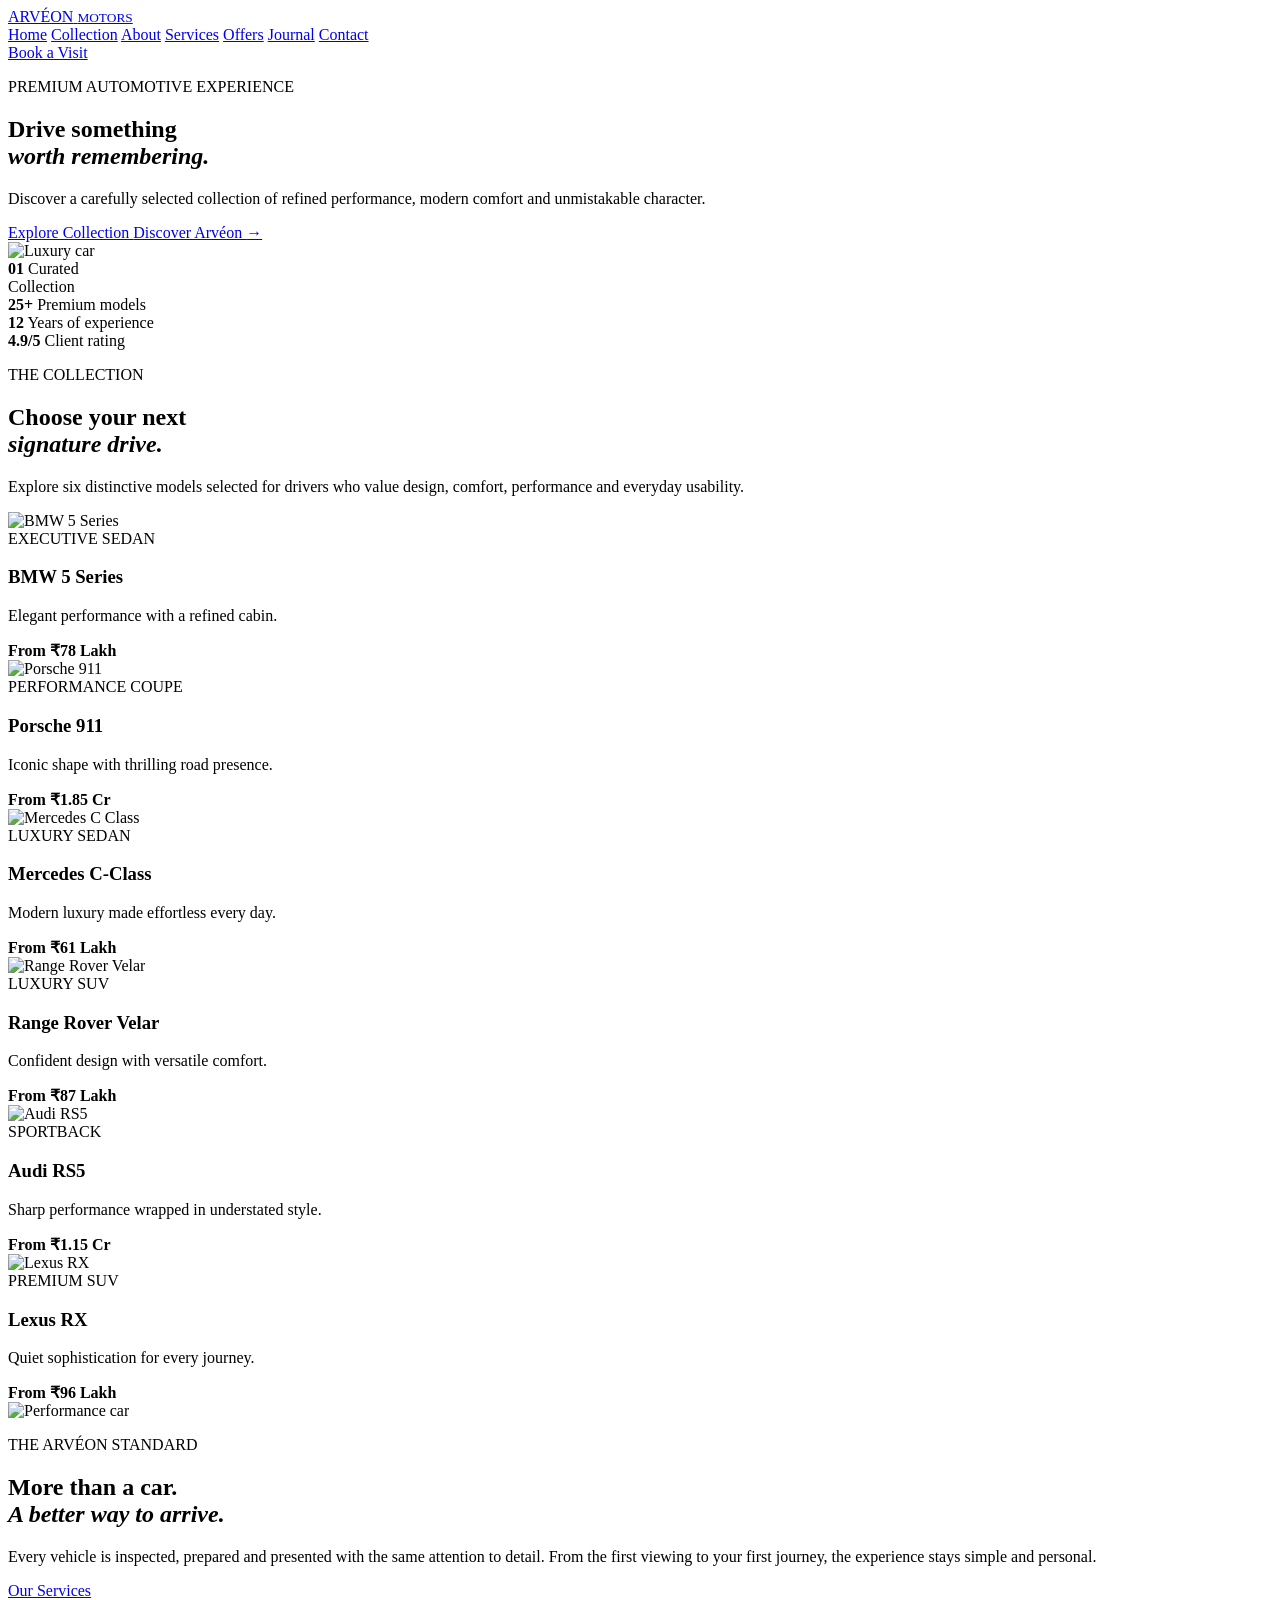
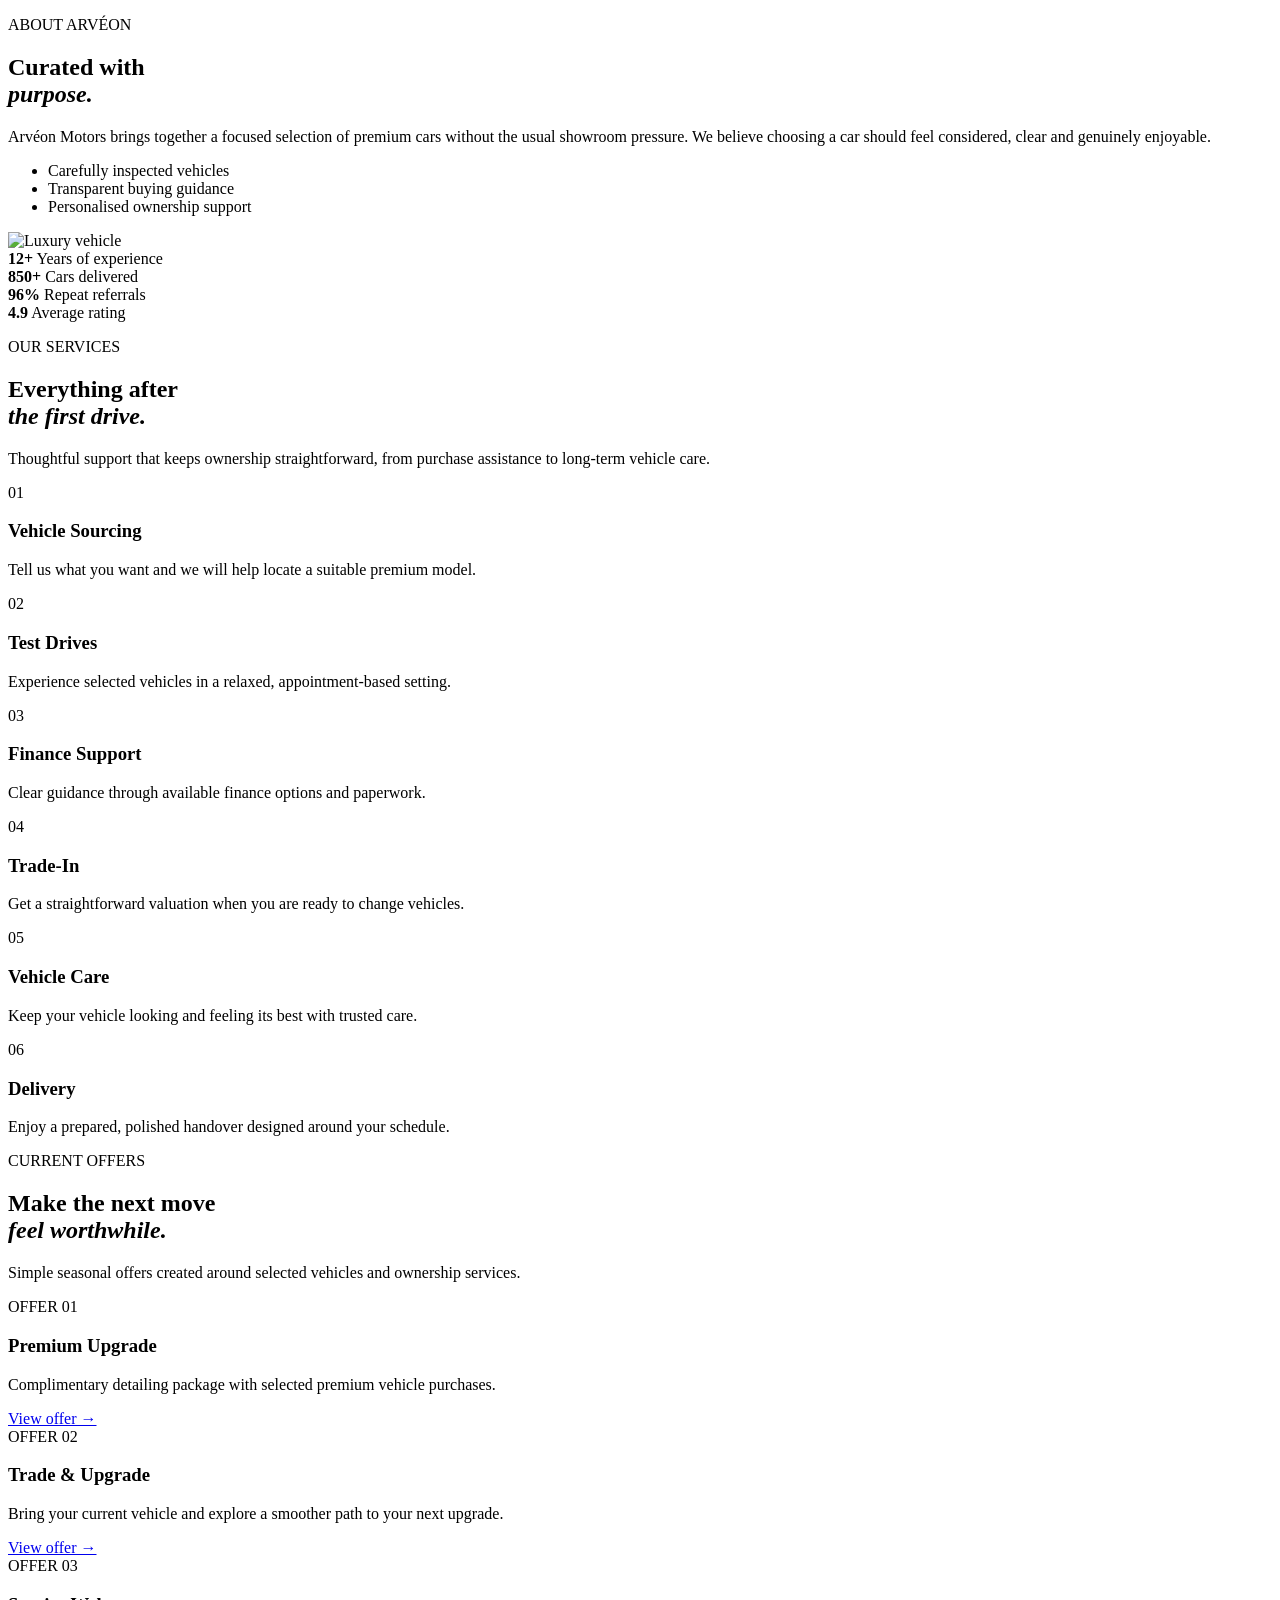
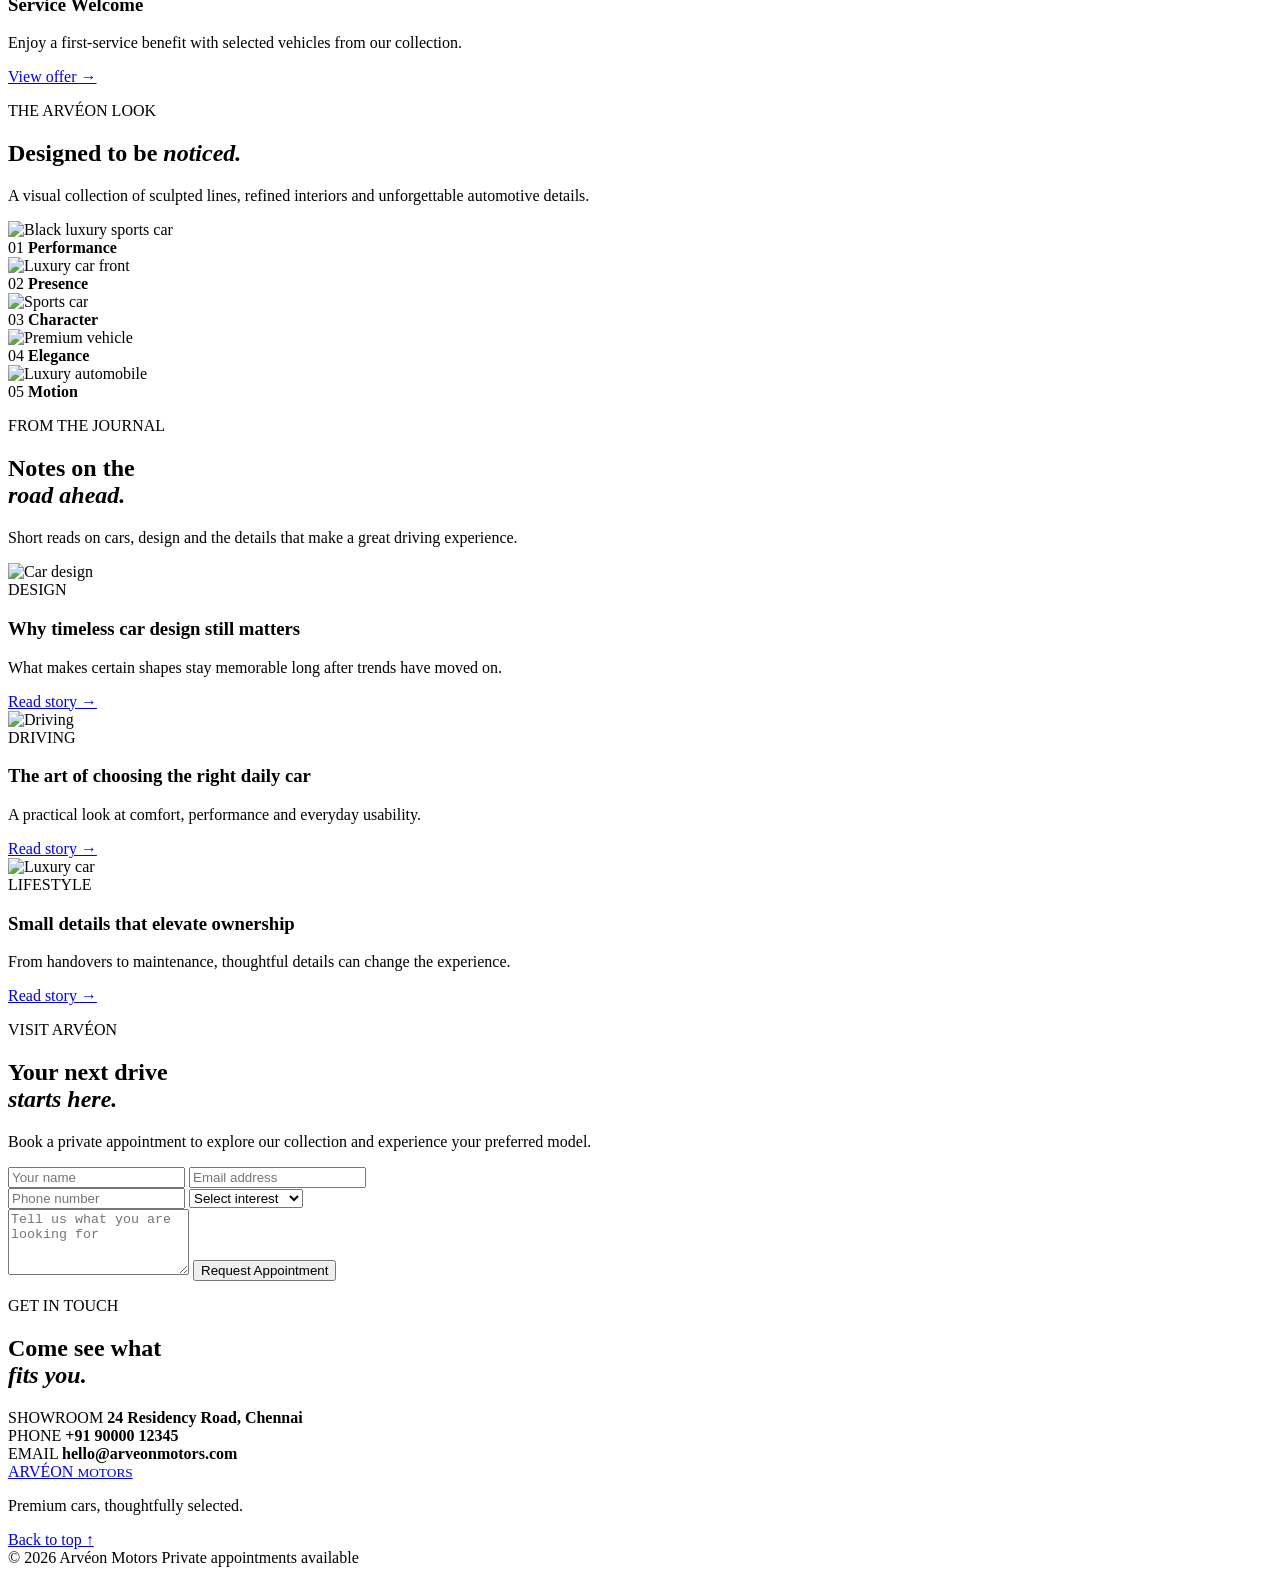
==== index.html @ 8c199b61 "Add files via upload" ====
<!DOCTYPE html>
<html lang="en">
<head>
    <meta charset="UTF-8">
    <meta name="viewport" content="width=device-width, initial-scale=1.0">

    <title>ARVÉON MOTORS</title>

    <link rel="preconnect" href="https://fonts.googleapis.com">
    <link rel="preconnect" href="https://fonts.gstatic.com" crossorigin>

    <link
        href="https://fonts.googleapis.com/css2?family=DM+Sans:wght@400;500;600;700&family=Playfair+Display:wght@600;700&display=swap"
        rel="stylesheet"
    >

    <link rel="stylesheet" href="index.css">
</head>

<body>

<!-- ================= NAVBAR ================= -->

<header class="navbar">

    <div class="container nav-inner">

        <a href="#home" class="logo">
            <span>ARVÉON</span>
            <small>MOTORS</small>
        </a>

        <nav class="nav-links">
            <a href="#home">Home</a>
            <a href="#collection">Collection</a>
            <a href="#about">About</a>
            <a href="#services">Services</a>
            <a href="#offers">Offers</a>
            <a href="#journal">Journal</a>
            <a href="#contact">Contact</a>
        </nav>

        <a href="#booking" class="btn btn-dark nav-btn">
            Book a Visit
        </a>

    </div>

</header>


<main>

<!-- ================= HERO ================= -->

<section class="hero" id="home">

    <div class="container hero-grid">

        <div class="hero-content">

            <p class="eyebrow">
                PREMIUM AUTOMOTIVE EXPERIENCE
            </p>

            <h1>
                Drive something
                <br>
                <em>worth remembering.</em>
            </h1>

            <p class="hero-text">
                Discover a carefully selected collection of refined
                performance, modern comfort and unmistakable character.
            </p>

            <div class="hero-actions">

                <a href="#collection" class="btn btn-accent">
                    Explore Collection
                </a>

                <a href="#about" class="text-link">
                    Discover Arvéon
                    <span>→</span>
                </a>

            </div>

        </div>


        <div class="hero-visual">

            <img
                src="https://images.unsplash.com/photo-1555215695-3004980ad54e?auto=format&fit=crop&w=1400&q=85"
                alt="Luxury car"
            >

            <div class="hero-badge">
                <strong>01</strong>

                <span>
                    Curated
                    <br>
                    Collection
                </span>
            </div>

        </div>

    </div>


    <div class="container hero-bottom">

        <div>
            <strong>25+</strong>
            <span>Premium models</span>
        </div>

        <div>
            <strong>12</strong>
            <span>Years of experience</span>
        </div>

        <div>
            <strong>4.9/5</strong>
            <span>Client rating</span>
        </div>

    </div>

</section>


<!-- ================= COLLECTION ================= -->

<section class="section collection" id="collection">

    <div class="container">

        <div class="section-heading">

            <div>
                <p class="eyebrow">
                    THE COLLECTION
                </p>

                <h2>
                    Choose your next
                    <br>
                    <em>signature drive.</em>
                </h2>
            </div>

            <p>
                Explore six distinctive models selected for drivers
                who value design, comfort, performance and everyday usability.
            </p>

        </div>


        <div class="car-grid">

            <article class="car-card">

                <div class="car-image">
                    <img
                        src="https://images.unsplash.com/photo-1555215695-3004980ad54e?auto=format&fit=crop&w=900&q=80"
                        alt="BMW 5 Series"
                    >
                </div>

                <div class="car-info">

                    <span>EXECUTIVE SEDAN</span>

                    <h3>BMW 5 Series</h3>

                    <p>
                        Elegant performance with a refined cabin.
                    </p>

                    <strong>
                        From ₹78 Lakh
                    </strong>

                </div>

            </article>


            <article class="car-card">

                <div class="car-image">
                    <img
                        src="https://images.unsplash.com/photo-1503376780353-7e6692767b70?auto=format&fit=crop&w=900&q=80"
                        alt="Porsche 911"
                    >
                </div>

                <div class="car-info">

                    <span>PERFORMANCE COUPE</span>

                    <h3>Porsche 911</h3>

                    <p>
                        Iconic shape with thrilling road presence.
                    </p>

                    <strong>
                        From ₹1.85 Cr
                    </strong>

                </div>

            </article>


            <article class="car-card">

                <div class="car-image">
                    <img
                        src="https://images.unsplash.com/photo-1618843479313-40f8afb4b4d8?auto=format&fit=crop&w=900&q=80"
                        alt="Mercedes C Class"
                    >
                </div>

                <div class="car-info">

                    <span>LUXURY SEDAN</span>

                    <h3>Mercedes C-Class</h3>

                    <p>
                        Modern luxury made effortless every day.
                    </p>

                    <strong>
                        From ₹61 Lakh
                    </strong>

                </div>

            </article>


            <article class="car-card">

                <div class="car-image">
                    <img
                        src="https://images.unsplash.com/photo-1606664515524-ed2f786a0bd6?auto=format&fit=crop&w=900&q=80"
                        alt="Range Rover Velar"
                    >
                </div>

                <div class="car-info">

                    <span>LUXURY SUV</span>

                    <h3>Range Rover Velar</h3>

                    <p>
                        Confident design with versatile comfort.
                    </p>

                    <strong>
                        From ₹87 Lakh
                    </strong>

                </div>

            </article>


            <article class="car-card">

                <div class="car-image">
                    <img
                        src="https://images.unsplash.com/photo-1542362567-b07e54358753?auto=format&fit=crop&w=900&q=80"
                        alt="Audi RS5"
                    >
                </div>

                <div class="car-info">

                    <span>SPORTBACK</span>

                    <h3>Audi RS5</h3>

                    <p>
                        Sharp performance wrapped in understated style.
                    </p>

                    <strong>
                        From ₹1.15 Cr
                    </strong>

                </div>

            </article>


            <article class="car-card">

                <div class="car-image">
                    <img
                        src="https://images.unsplash.com/photo-1553440569-bcc63803a83d?auto=format&fit=crop&w=900&q=80"
                        alt="Lexus RX"
                    >
                </div>

                <div class="car-info">

                    <span>PREMIUM SUV</span>

                    <h3>Lexus RX</h3>

                    <p>
                        Quiet sophistication for every journey.
                    </p>

                    <strong>
                        From ₹96 Lakh
                    </strong>

                </div>

            </article>

        </div>

    </div>

</section>


<!-- ================= FEATURE ================= -->

<section class="feature">

    <div class="container feature-grid">

        <div class="feature-image">

            <img
                src="https://images.unsplash.com/photo-1614162692292-7ac56d7f7f1e?auto=format&fit=crop&w=1200&q=85"
                alt="Performance car"
            >

        </div>


        <div class="feature-content">

            <p class="eyebrow">
                THE ARVÉON STANDARD
            </p>

            <h2>
                More than a car.
                <br>
                <em>A better way to arrive.</em>
            </h2>

            <p>
                Every vehicle is inspected, prepared and presented
                with the same attention to detail. From the first
                viewing to your first journey, the experience stays
                simple and personal.
            </p>

            <a href="#services" class="btn btn-light">
                Our Services
            </a>

        </div>

    </div>

</section>


<!-- ================= ABOUT ================= -->

<section class="section about" id="about">

    <div class="container split-grid">

        <div class="section-copy">

            <p class="eyebrow">
                ABOUT ARVÉON
            </p>

            <h2>
                Curated with
                <br>
                <em>purpose.</em>
            </h2>

            <p>
                Arvéon Motors brings together a focused selection
                of premium cars without the usual showroom pressure.
                We believe choosing a car should feel considered,
                clear and genuinely enjoyable.
            </p>

            <ul class="check-list">

                <li>
                    Carefully inspected vehicles
                </li>

                <li>
                    Transparent buying guidance
                </li>

                <li>
                    Personalised ownership support
                </li>

            </ul>

        </div>


        <div class="about-image">

            <img
                src="https://images.unsplash.com/photo-1504215680853-026ed2a45def?auto=format&fit=crop&w=1100&q=85"
                alt="Luxury vehicle"
            >

        </div>

    </div>

</section>


<!-- ================= STATS ================= -->

<section class="stats">

    <div class="container stats-grid">

        <div>
            <strong>12+</strong>
            <span>Years of experience</span>
        </div>

        <div>
            <strong>850+</strong>
            <span>Cars delivered</span>
        </div>

        <div>
            <strong>96%</strong>
            <span>Repeat referrals</span>
        </div>

        <div>
            <strong>4.9</strong>
            <span>Average rating</span>
        </div>

    </div>

</section>


<!-- ================= SERVICES ================= -->

<section class="section services" id="services">

    <div class="container">

        <div class="services-heading">

            <p class="eyebrow">
                OUR SERVICES
            </p>

            <h2>
                Everything after
                <br>
                <em>the first drive.</em>
            </h2>

            <p class="services-description">
                Thoughtful support that keeps ownership straightforward,
                from purchase assistance to long-term vehicle care.
            </p>

        </div>


        <div class="service-grid">

            <article class="service-card">

                <span>01</span>

                <h3>
                    Vehicle Sourcing
                </h3>

                <p>
                    Tell us what you want and we will help locate
                    a suitable premium model.
                </p>

            </article>


            <article class="service-card">

                <span>02</span>

                <h3>
                    Test Drives
                </h3>

                <p>
                    Experience selected vehicles in a relaxed,
                    appointment-based setting.
                </p>

            </article>


            <article class="service-card">

                <span>03</span>

                <h3>
                    Finance Support
                </h3>

                <p>
                    Clear guidance through available finance options
                    and paperwork.
                </p>

            </article>


            <article class="service-card">

                <span>04</span>

                <h3>
                    Trade-In
                </h3>

                <p>
                    Get a straightforward valuation when you are
                    ready to change vehicles.
                </p>

            </article>


            <article class="service-card">

                <span>05</span>

                <h3>
                    Vehicle Care
                </h3>

                <p>
                    Keep your vehicle looking and feeling its best
                    with trusted care.
                </p>

            </article>


            <article class="service-card">

                <span>06</span>

                <h3>
                    Delivery
                </h3>

                <p>
                    Enjoy a prepared, polished handover designed
                    around your schedule.
                </p>

            </article>

        </div>

    </div>

</section>


<!-- ================= OFFERS ================= -->

<section class="section offers" id="offers">

    <div class="container">

        <div class="section-heading">

            <div>

                <p class="eyebrow">
                    CURRENT OFFERS
                </p>

                <h2>
                    Make the next move
                    <br>
                    <em>feel worthwhile.</em>
                </h2>

            </div>

            <p>
                Simple seasonal offers created around selected
                vehicles and ownership services.
            </p>

        </div>


        <div class="offer-grid">

            <article class="offer-card">

                <span>
                    OFFER 01
                </span>

                <h3>
                    Premium Upgrade
                </h3>

                <p>
                    Complimentary detailing package with selected
                    premium vehicle purchases.
                </p>

                <a href="#booking">
                    View offer →
                </a>

            </article>


            <article class="offer-card featured-offer">

                <span>
                    OFFER 02
                </span>

                <h3>
                    Trade & Upgrade
                </h3>

                <p>
                    Bring your current vehicle and explore a smoother
                    path to your next upgrade.
                </p>

                <a href="#booking">
                    View offer →
                </a>

            </article>


            <article class="offer-card">

                <span>
                    OFFER 03
                </span>

                <h3>
                    Service Welcome
                </h3>

                <p>
                    Enjoy a first-service benefit with selected
                    vehicles from our collection.
                </p>

                <a href="#booking">
                    View offer →
                </a>

            </article>

        </div>

    </div>

</section>


<!-- ================= ARVÉON LOOK ================= -->

<section class="gallery">

    <div class="container">

        <div class="gallery-heading">

            <div>

                <p class="eyebrow">
                    THE ARVÉON LOOK
                </p>

                <h2>
                    Designed to be
                    <em>noticed.</em>
                </h2>

            </div>

            <p>
                A visual collection of sculpted lines, refined interiors
                and unforgettable automotive details.
            </p>

        </div>


        <div class="gallery-grid">

            <div class="gallery-item gallery-large">

                <img
                    src="https://images.unsplash.com/photo-1492144534655-ae79c964c9d7?auto=format&fit=crop&w=1400&q=90"
                    alt="Black luxury sports car"
                >

                <div class="gallery-overlay">
                    <span>01</span>
                    <strong>Performance</strong>
                </div>

            </div>


            <div class="gallery-item">

                <img
                    src="https://images.unsplash.com/photo-1503736334956-4c8f8e92946d?auto=format&fit=crop&w=1000&q=90"
                    alt="Luxury car front"
                >

                <div class="gallery-overlay">
                    <span>02</span>
                    <strong>Presence</strong>
                </div>

            </div>


            <div class="gallery-item">

                <img
                    src="https://images.unsplash.com/photo-1511919884226-fd3cad34687c?auto=format&fit=crop&w=1000&q=90"
                    alt="Sports car"
                >

                <div class="gallery-overlay">
                    <span>03</span>
                    <strong>Character</strong>
                </div>

            </div>


            <div class="gallery-item">

                <img
                    src="https://images.unsplash.com/photo-1504215680853-026ed2a45def?auto=format&fit=crop&w=1000&q=90"
                    alt="Premium vehicle"
                >

                <div class="gallery-overlay">
                    <span>04</span>
                    <strong>Elegance</strong>
                </div>

            </div>


            <div class="gallery-item">

                <img
                    src="https://images.unsplash.com/photo-1542362567-b07e54358753?auto=format&fit=crop&w=1000&q=90"
                    alt="Luxury automobile"
                >

                <div class="gallery-overlay">
                    <span>05</span>
                    <strong>Motion</strong>
                </div>

            </div>

        </div>

    </div>

</section>


<!-- ================= JOURNAL ================= -->

<section class="section journal" id="journal">

    <div class="container">

        <div class="section-heading">

            <div>

                <p class="eyebrow">
                    FROM THE JOURNAL
                </p>

                <h2>
                    Notes on the
                    <br>
                    <em>road ahead.</em>
                </h2>

            </div>

            <p>
                Short reads on cars, design and the details that
                make a great driving experience.
            </p>

        </div>


        <div class="journal-grid">

            <article class="journal-card">

                <div class="journal-image">

                    <img
                        src="https://images.unsplash.com/photo-1493238792000-8113da705763?auto=format&fit=crop&w=900&q=80"
                        alt="Car design"
                    >

                </div>

                <div class="journal-info">

                    <span>
                        DESIGN
                    </span>

                    <h3>
                        Why timeless car design still matters
                    </h3>

                    <p>
                        What makes certain shapes stay memorable
                        long after trends have moved on.
                    </p>

                    <a href="#">
                        Read story →
                    </a>

                </div>

            </article>


            <article class="journal-card">

                <div class="journal-image">

                    <img
                        src="https://images.unsplash.com/photo-1542282088-72c9c27ed0cd?auto=format&fit=crop&w=900&q=80"
                        alt="Driving"
                    >

                </div>

                <div class="journal-info">

                    <span>
                        DRIVING
                    </span>

                    <h3>
                        The art of choosing the right daily car
                    </h3>

                    <p>
                        A practical look at comfort, performance
                        and everyday usability.
                    </p>

                    <a href="#">
                        Read story →
                    </a>

                </div>

            </article>


            <article class="journal-card">

                <div class="journal-image">

                    <img
                        src="https://images.unsplash.com/photo-1552519507-da3b142c6e3d?auto=format&fit=crop&w=900&q=80"
                        alt="Luxury car"
                    >

                </div>

                <div class="journal-info">

                    <span>
                        LIFESTYLE
                    </span>

                    <h3>
                        Small details that elevate ownership
                    </h3>

                    <p>
                        From handovers to maintenance, thoughtful
                        details can change the experience.
                    </p>

                    <a href="#">
                        Read story →
                    </a>

                </div>

            </article>

        </div>

    </div>

</section>


<!-- ================= BOOKING ================= -->

<section class="booking" id="booking">

    <div class="container booking-grid">

        <div>

            <p class="eyebrow">
                VISIT ARVÉON
            </p>

            <h2>
                Your next drive
                <br>
                <em>starts here.</em>
            </h2>

            <p>
                Book a private appointment to explore our collection
                and experience your preferred model.
            </p>

        </div>


        <form class="booking-form">

            <div class="form-row">

                <input
                    type="text"
                    placeholder="Your name"
                >

                <input
                    type="email"
                    placeholder="Email address"
                >

            </div>


            <div class="form-row">

                <input
                    type="tel"
                    placeholder="Phone number"
                >

                <select>

                    <option>
                        Select interest
                    </option>

                    <option>
                        Vehicle viewing
                    </option>

                    <option>
                        Test drive
                    </option>

                    <option>
                        Trade-in
                    </option>

                </select>

            </div>


            <textarea
                rows="4"
                placeholder="Tell us what you are looking for"
            ></textarea>


            <button
                type="submit"
                class="btn btn-accent"
            >
                Request Appointment
            </button>

        </form>

    </div>

</section>


<!-- ================= CONTACT ================= -->

<section class="section contact" id="contact">

    <div class="container contact-grid">

        <div>

            <p class="eyebrow">
                GET IN TOUCH
            </p>

            <h2>
                Come see what
                <br>
                <em>fits you.</em>
            </h2>

        </div>


        <div class="contact-details">

            <div>

                <span>
                    SHOWROOM
                </span>

                <strong>
                    24 Residency Road, Chennai
                </strong>

            </div>


            <div>

                <span>
                    PHONE
                </span>

                <strong>
                    +91 90000 12345
                </strong>

            </div>


            <div>

                <span>
                    EMAIL
                </span>

                <strong>
                    hello@arveonmotors.com
                </strong>

            </div>

        </div>

    </div>

</section>

</main>


<!-- ================= FOOTER ================= -->

<footer class="footer">

    <div class="container footer-top">

        <a href="#home" class="logo footer-logo">

            <span>
                ARVÉON
            </span>

            <small>
                MOTORS
            </small>

        </a>

        <p>
            Premium cars, thoughtfully selected.
        </p>

        <a href="#home" class="back-top">
            Back to top ↑
        </a>

    </div>


    <div class="container footer-bottom">

        <span>
            © 2026 Arvéon Motors
        </span>

        <span>
            Private appointments available
        </span>

    </div>

</footer>

</body>
</html>
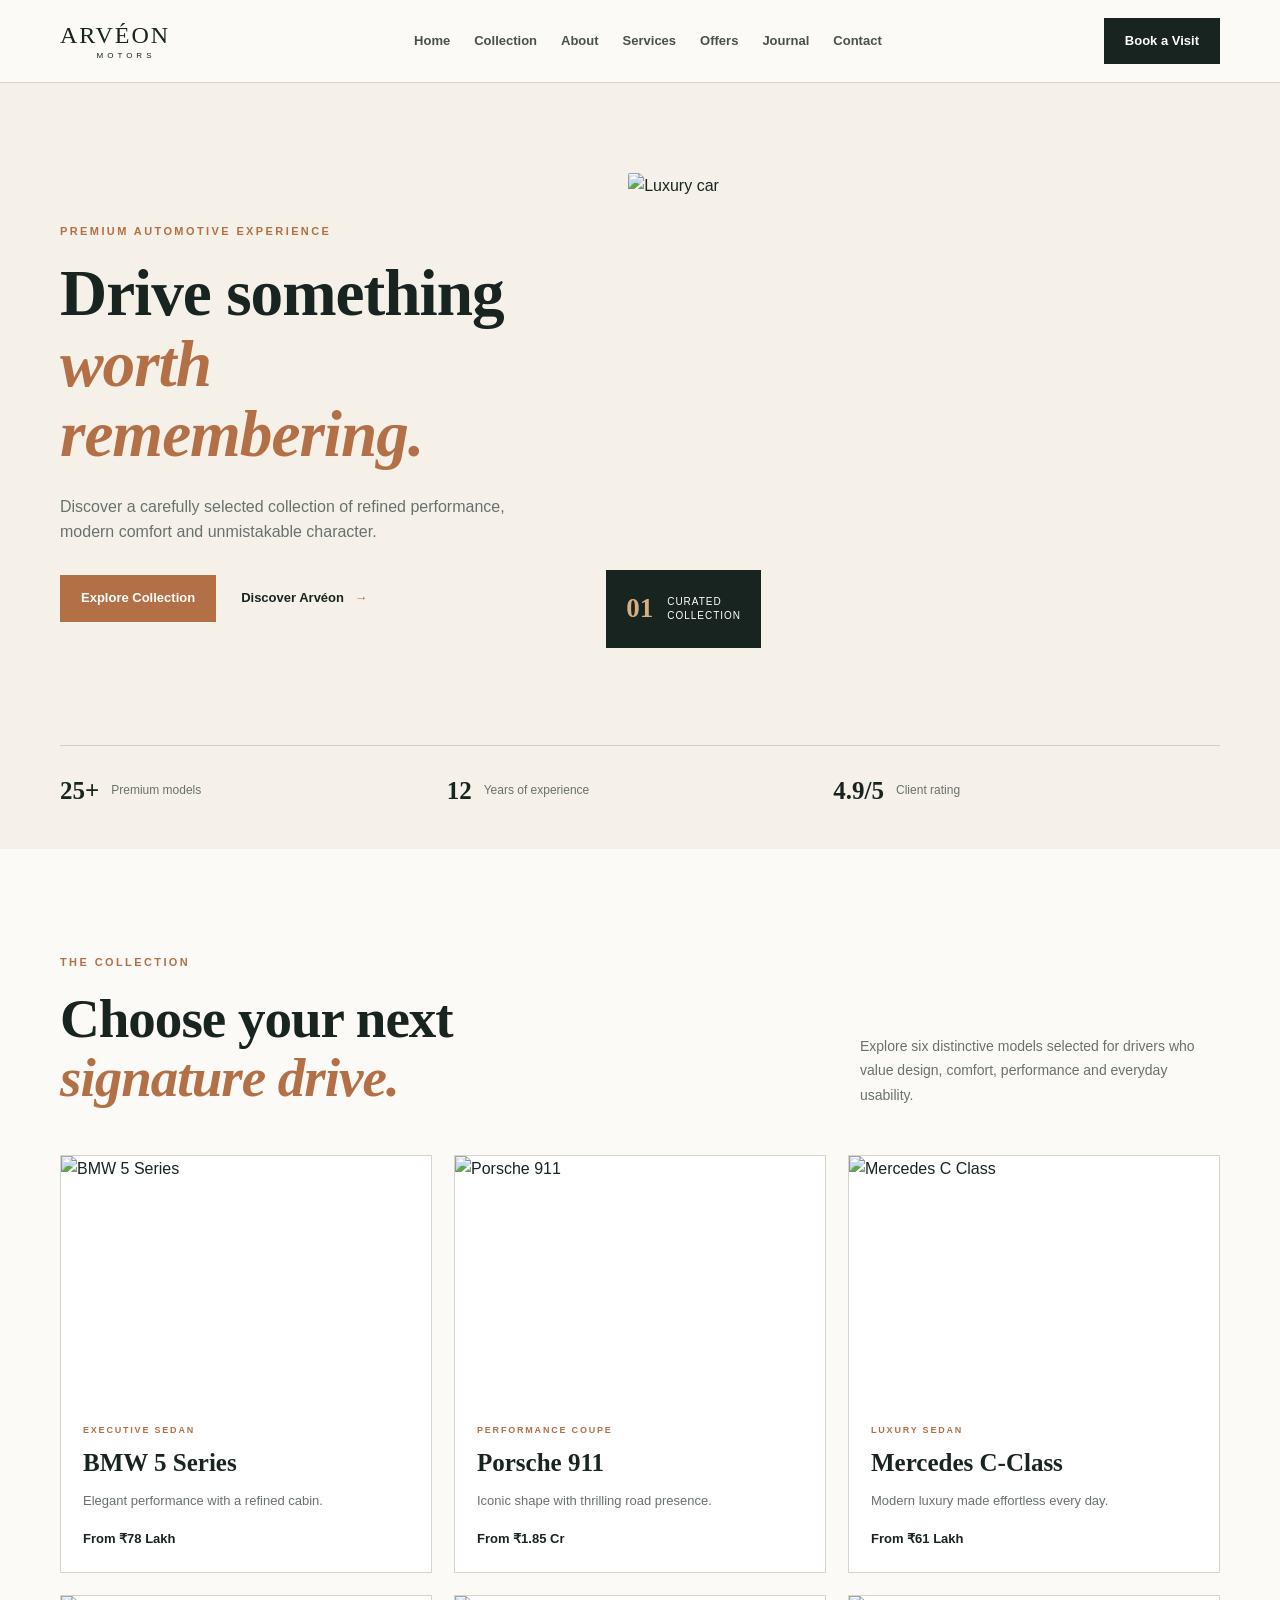
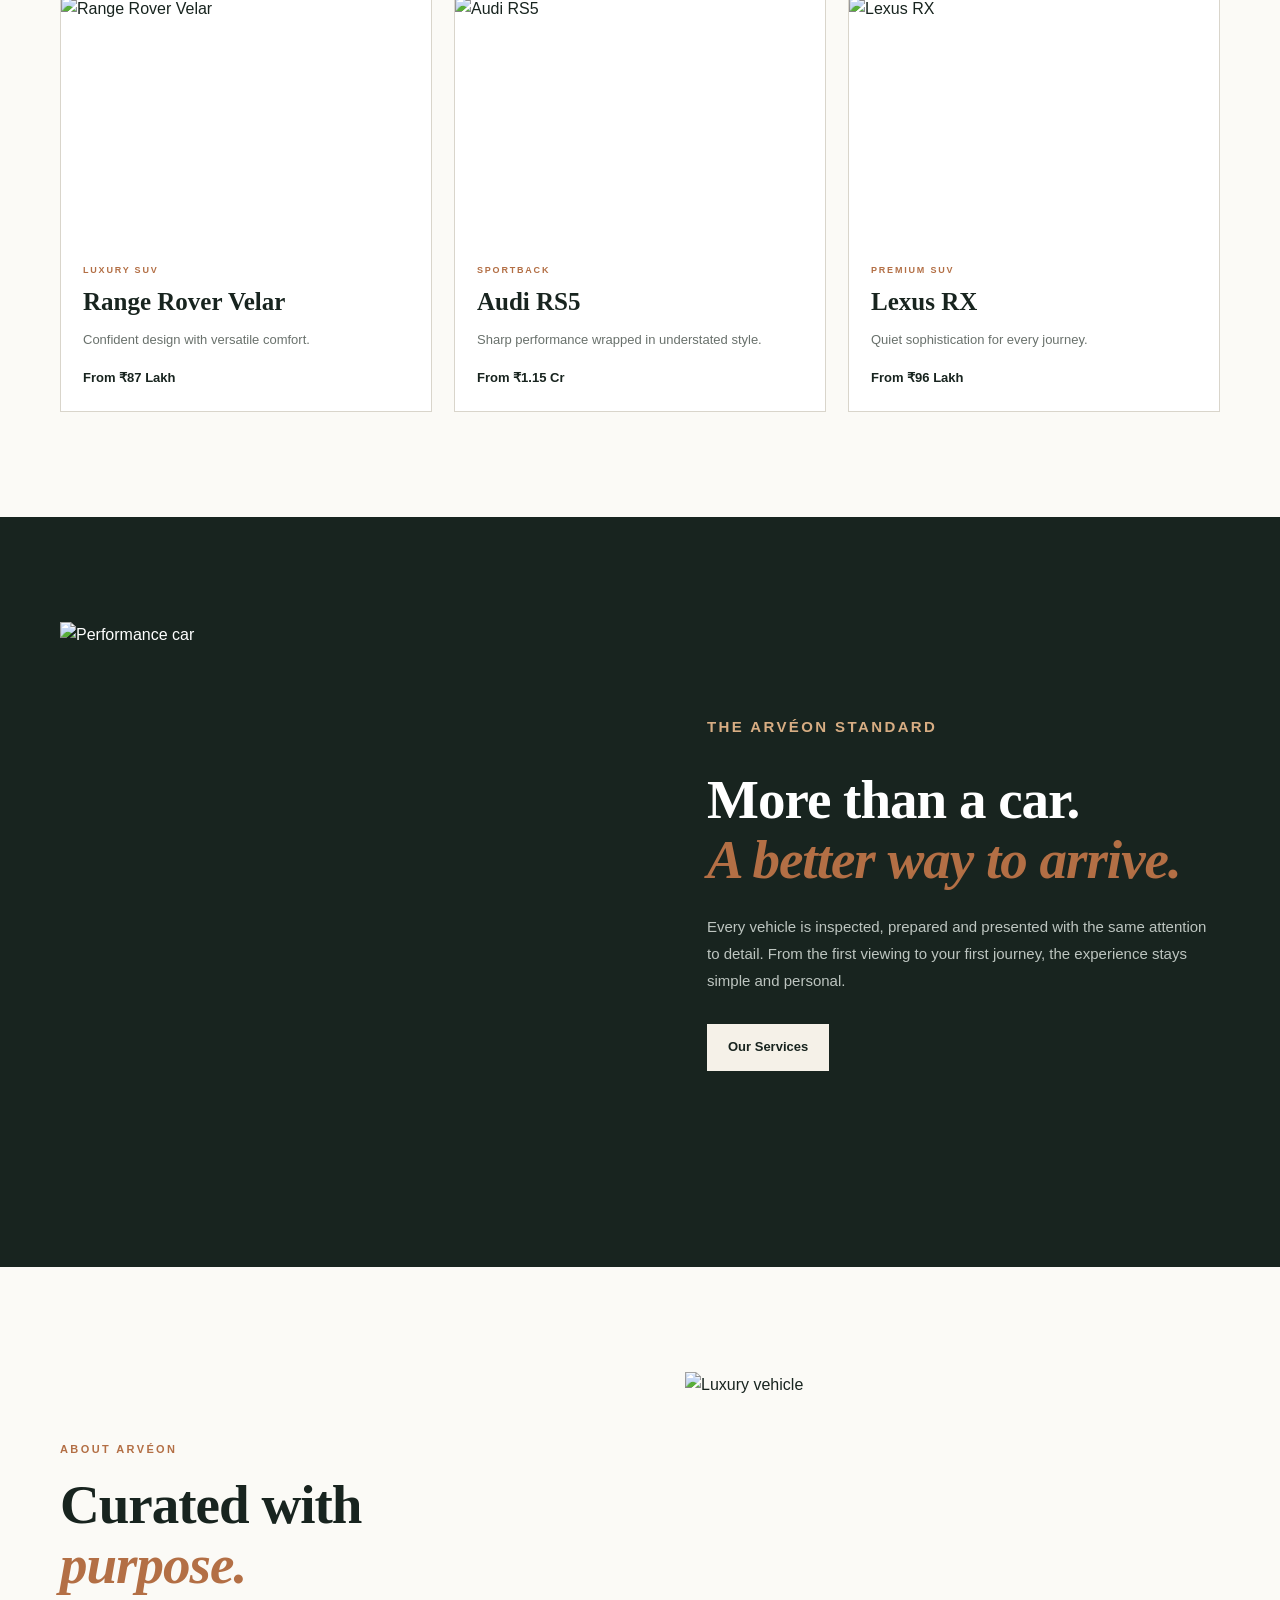
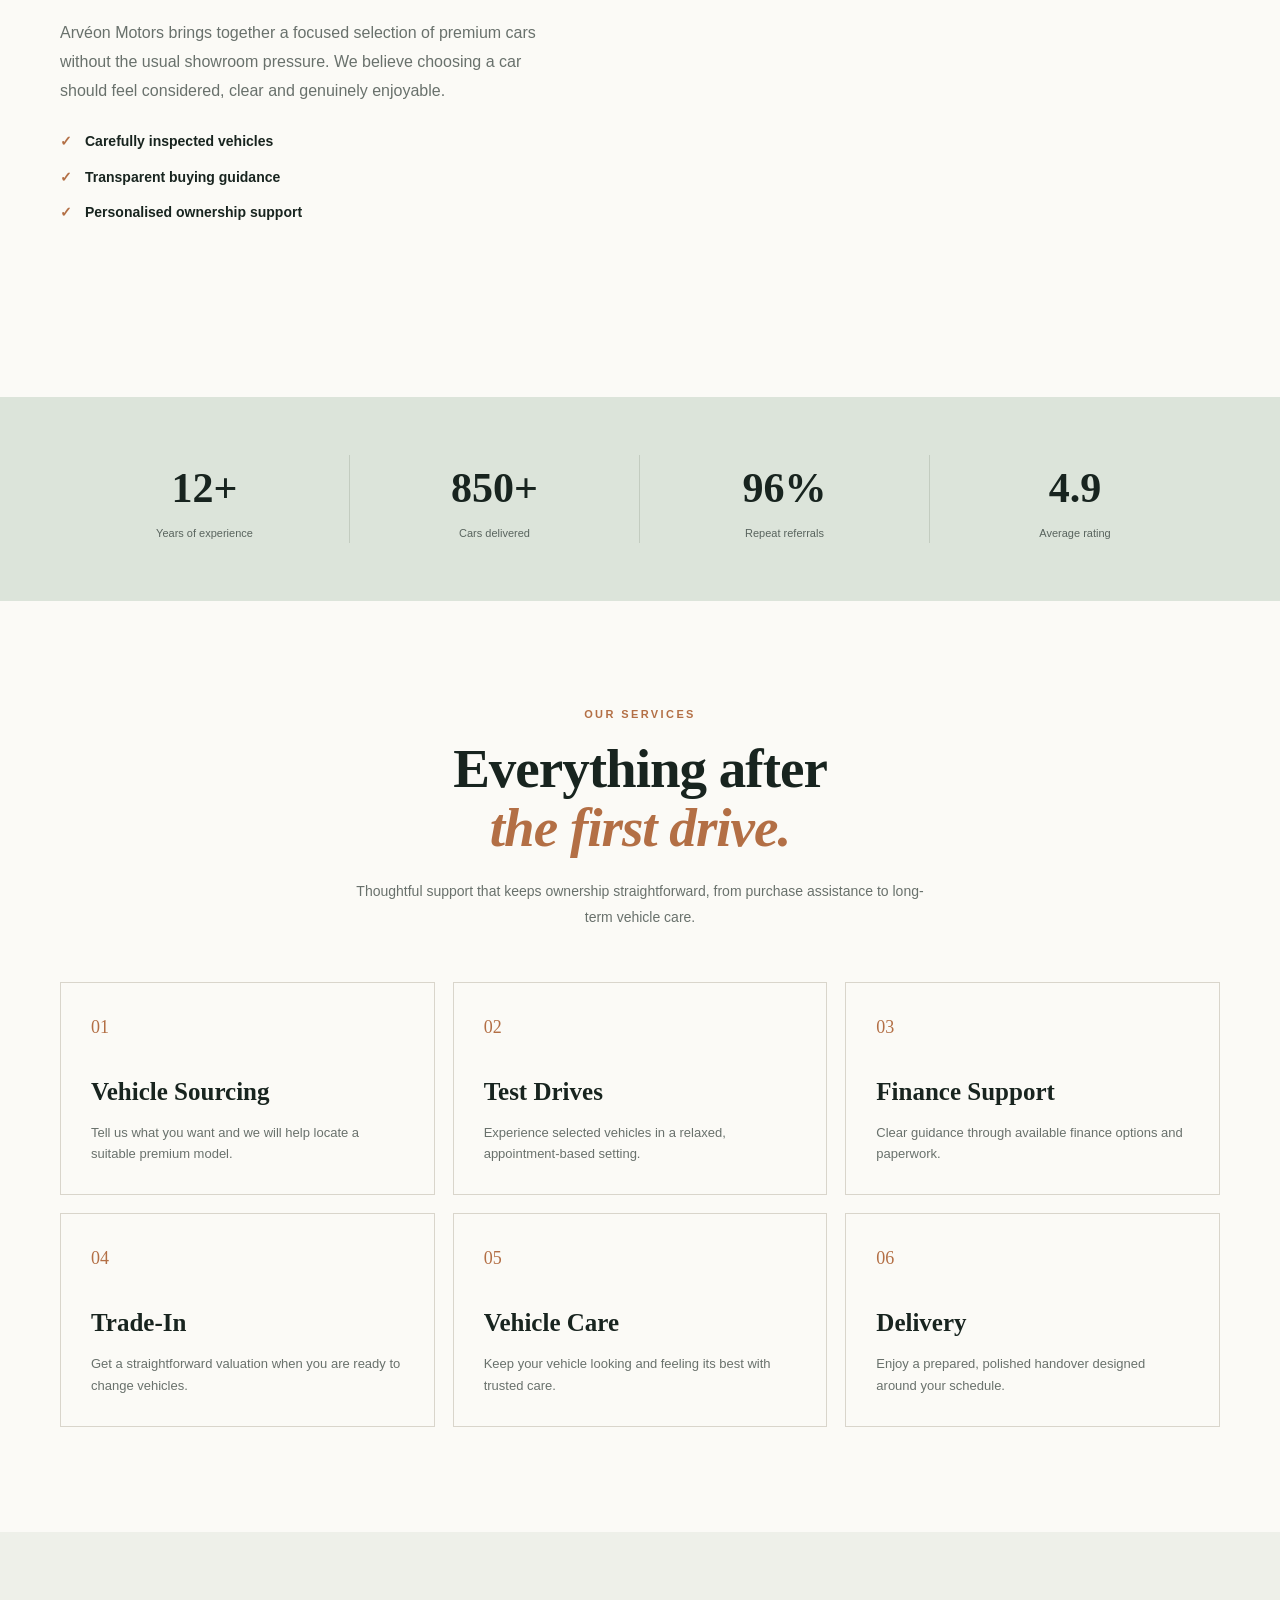
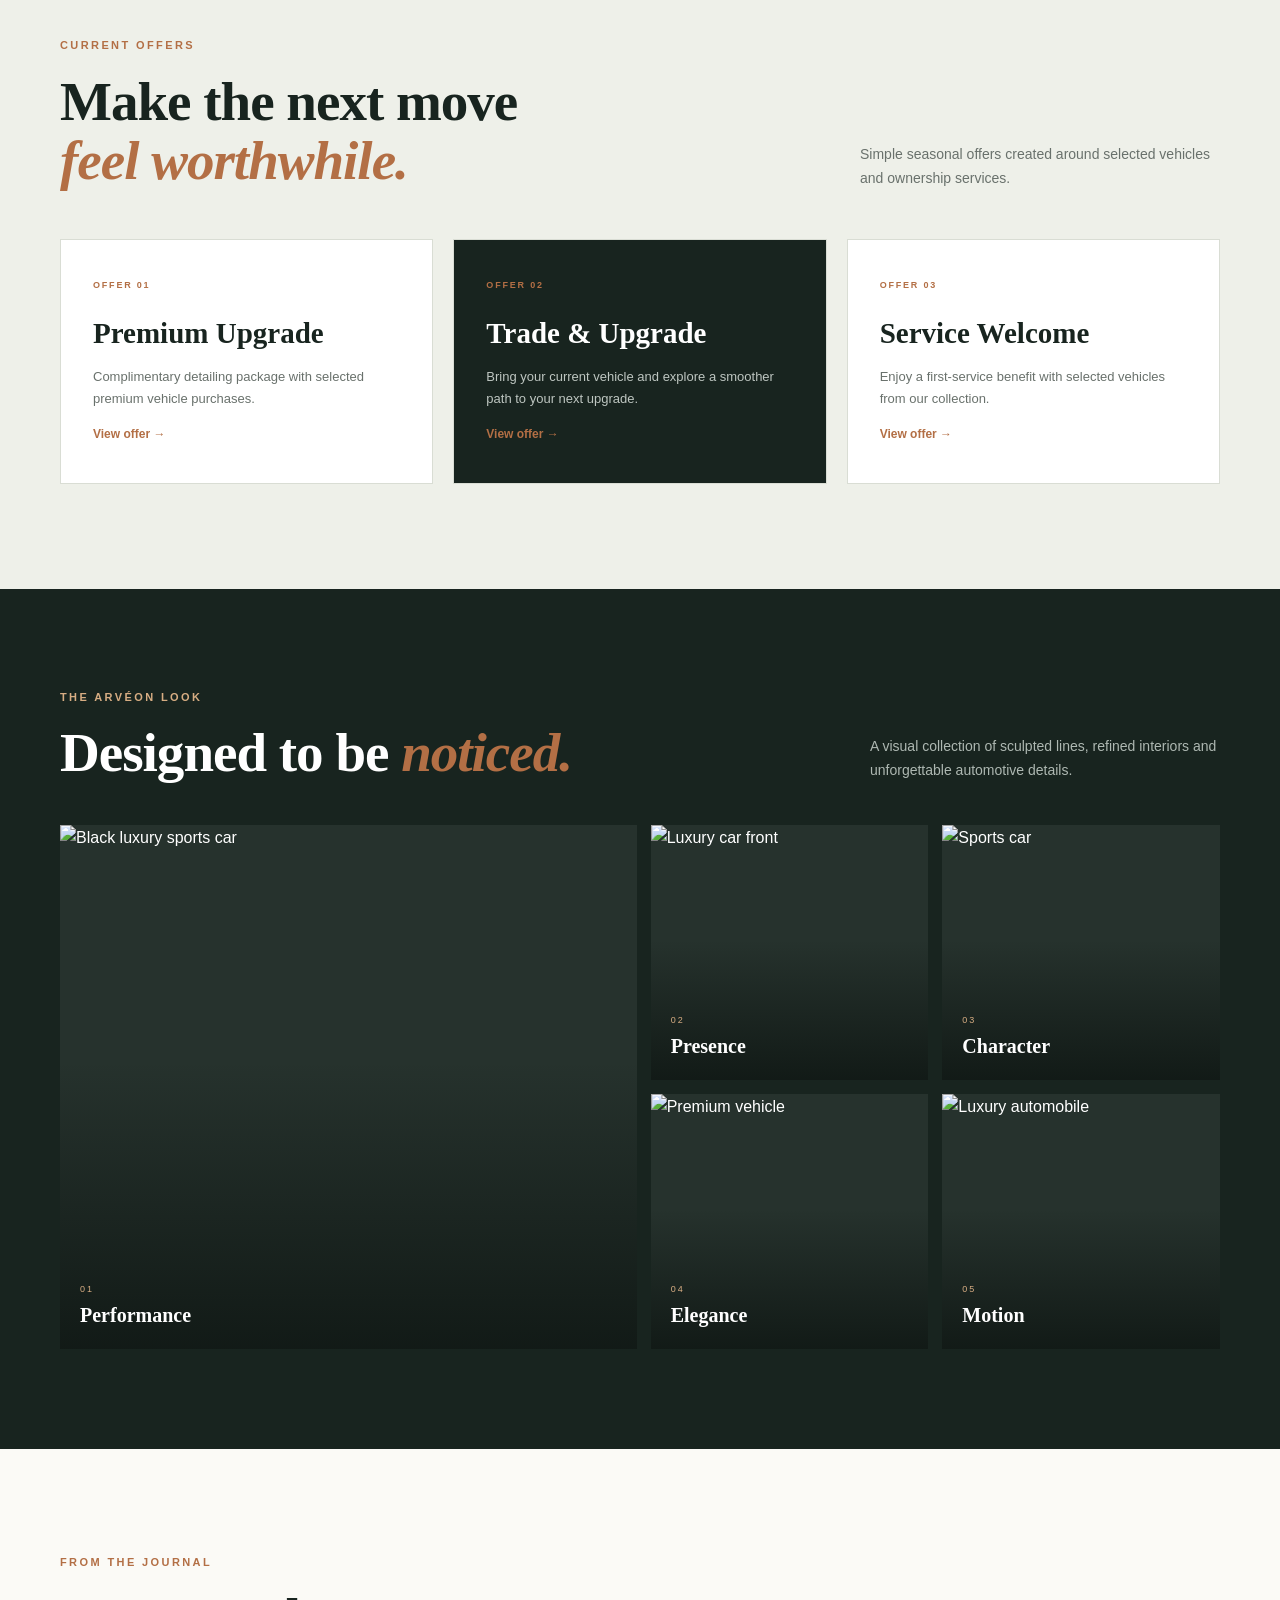
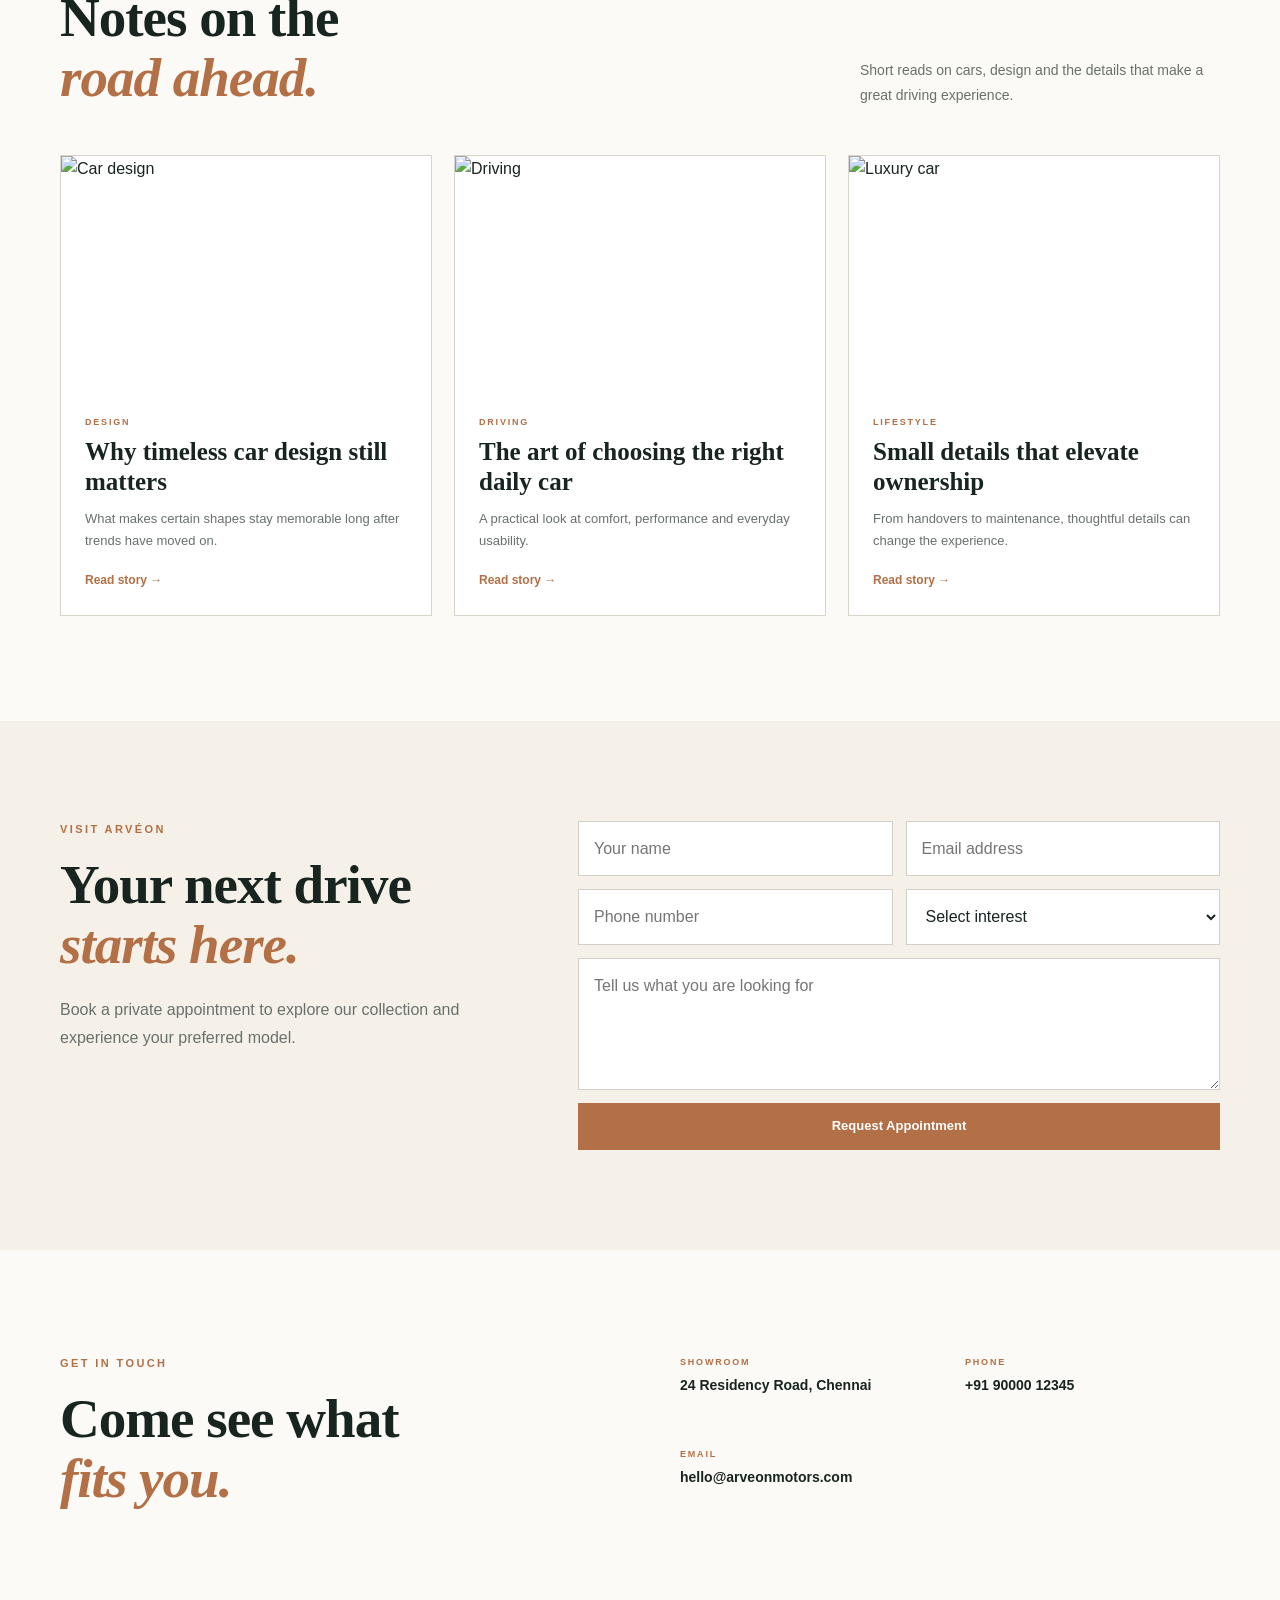
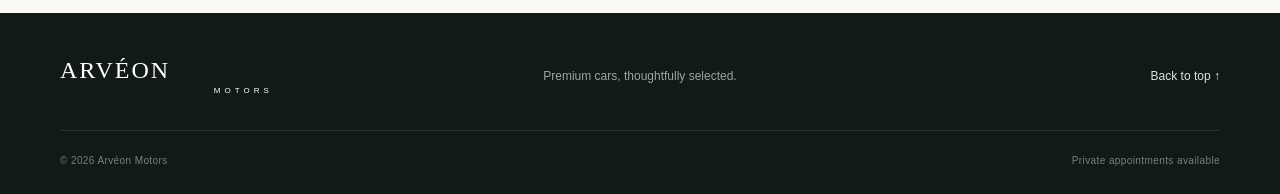
==== commit ea3409d9: "edit" ====
--- a/index.html
+++ b/index.html
@@ -14,7 +14,7 @@
         rel="stylesheet"
     >
 
-    <link rel="stylesheet" href="index.css">
+    <link rel="stylesheet" href="style.css">
 </head>
 
 <body>
@@ -1169,4 +1169,4 @@
 </footer>
 
 </body>
-</html>+</html>
--- a/style.css
+++ b/style.css
@@ -0,0 +1,1639 @@
+/* =========================================================
+   RESET
+========================================================= */
+
+* {
+    margin: 0;
+    padding: 0;
+    box-sizing: border-box;
+}
+
+:root {
+    --ink: #18241f;
+    --ink-dark: #111a16;
+
+    --cream: #f5f1e8;
+    --paper: #fbfaf6;
+
+    --copper: #b36f45;
+    --copper-dark: #8f5333;
+
+    --sage: #dce4da;
+
+    --line: #d9d5cb;
+
+    --muted: #69716c;
+}
+
+html {
+    scroll-behavior: smooth;
+}
+
+body {
+    font-family: "DM Sans", sans-serif;
+    background: var(--paper);
+    color: var(--ink);
+    line-height: 1.6;
+    overflow-x: hidden;
+}
+
+img {
+    display: block;
+    width: 100%;
+    object-fit: cover;
+}
+
+a {
+    text-decoration: none;
+    color: inherit;
+}
+
+button,
+input,
+select,
+textarea {
+    font: inherit;
+}
+
+.container {
+    width: min(1160px, calc(100% - 48px));
+    margin: auto;
+}
+
+section[id] {
+    scroll-margin-top: 86px;
+}
+
+
+/* =========================================================
+   NAVBAR
+========================================================= */
+
+.navbar {
+    position: sticky;
+    top: 0;
+    z-index: 100;
+
+    background: rgba(251, 250, 246, 0.96);
+
+    border-bottom: 1px solid var(--line);
+
+    backdrop-filter: blur(12px);
+}
+
+.nav-inner {
+    min-height: 82px;
+
+    display: flex;
+    align-items: center;
+
+    gap: 28px;
+}
+
+
+/* LOGO */
+
+.logo {
+    display: flex;
+    flex-direction: column;
+
+    line-height: 1;
+
+    min-width: 132px;
+
+    color: var(--ink);
+}
+
+.logo span {
+    font-family: "Playfair Display", serif;
+
+    font-size: 24px;
+
+    letter-spacing: 2px;
+}
+
+.logo small {
+    font-size: 8px;
+
+    letter-spacing: 4px;
+
+    margin-top: 5px;
+
+    text-align: center;
+}
+
+
+/* NAV LINKS */
+
+.nav-links {
+    display: flex;
+
+    justify-content: center;
+    align-items: center;
+
+    gap: 24px;
+
+    flex: 1;
+}
+
+.nav-links a {
+    font-size: 13px;
+
+    font-weight: 600;
+
+    color: #48514c;
+
+    white-space: nowrap;
+
+    transition: 0.25s;
+}
+
+.nav-links a:hover {
+    color: var(--copper);
+}
+
+
+/* =========================================================
+   BUTTONS
+========================================================= */
+
+.btn {
+    display: inline-flex;
+
+    align-items: center;
+    justify-content: center;
+
+    border: 0;
+
+    padding: 13px 21px;
+
+    font-weight: 700;
+
+    font-size: 13px;
+
+    cursor: pointer;
+
+    transition: 0.25s;
+}
+
+.btn-dark {
+    background: var(--ink);
+
+    color: white;
+}
+
+.btn-dark:hover {
+    background: var(--copper);
+}
+
+.btn-accent {
+    background: var(--copper);
+
+    color: white;
+}
+
+.btn-accent:hover {
+    background: var(--copper-dark);
+
+    transform: translateY(-2px);
+}
+
+.btn-light {
+    background: var(--cream);
+
+    color: var(--ink);
+}
+
+.btn-light:hover {
+    background: white;
+}
+
+
+/* =========================================================
+   HERO
+========================================================= */
+
+.hero {
+    background: var(--cream);
+
+    padding: 72px 0 38px;
+}
+
+.hero-grid {
+    display: grid;
+
+    grid-template-columns: 0.92fr 1.08fr;
+
+    align-items: center;
+
+    gap: 64px;
+
+    min-height: 535px;
+}
+
+.hero-content {
+    max-width: 560px;
+}
+
+.eyebrow {
+    font-size: 11px;
+
+    font-weight: 700;
+
+    letter-spacing: 2.4px;
+
+    color: var(--copper);
+
+    margin-bottom: 17px;
+}
+
+h1,
+h2 {
+    font-family: "Playfair Display", serif;
+
+    font-weight: 600;
+
+    line-height: 1.08;
+
+    letter-spacing: -1px;
+}
+
+h1 {
+    font-size: clamp(46px, 5.1vw, 70px);
+}
+
+h2 {
+    font-size: clamp(38px, 4.3vw, 58px);
+}
+
+h1 em,
+h2 em {
+    color: var(--copper);
+
+    font-style: italic;
+}
+
+.hero-text {
+    max-width: 475px;
+
+    color: var(--muted);
+
+    font-size: 16px;
+
+    margin: 24px 0 30px;
+}
+
+.hero-actions {
+    display: flex;
+
+    align-items: center;
+
+    gap: 25px;
+}
+
+.text-link {
+    font-size: 13px;
+
+    font-weight: 700;
+}
+
+.text-link span {
+    color: var(--copper);
+
+    margin-left: 7px;
+}
+
+.hero-visual {
+    position: relative;
+}
+
+.hero-visual img {
+    height: 500px;
+
+    border-radius: 2px;
+}
+
+.hero-badge {
+    position: absolute;
+
+    left: -22px;
+    bottom: 25px;
+
+    background: var(--ink);
+
+    color: white;
+
+    padding: 17px 20px;
+
+    display: flex;
+
+    align-items: center;
+
+    gap: 14px;
+}
+
+.hero-badge strong {
+    font-family: "Playfair Display", serif;
+
+    font-size: 27px;
+
+    color: #d7ad83;
+}
+
+.hero-badge span {
+    font-size: 10px;
+
+    line-height: 1.35;
+
+    letter-spacing: 1px;
+
+    text-transform: uppercase;
+}
+
+.hero-bottom {
+    display: grid;
+
+    grid-template-columns: repeat(3, 1fr);
+
+    border-top: 1px solid #d3cec3;
+
+    margin-top: 55px;
+
+    padding-top: 25px;
+}
+
+.hero-bottom div {
+    display: flex;
+
+    align-items: center;
+
+    gap: 12px;
+}
+
+.hero-bottom strong {
+    font-family: "Playfair Display", serif;
+
+    font-size: 25px;
+}
+
+.hero-bottom span {
+    font-size: 12px;
+
+    color: var(--muted);
+}
+
+
+/* =========================================================
+   COMMON SECTIONS
+========================================================= */
+
+.section {
+    padding: 105px 0;
+}
+
+.section-heading {
+    display: grid;
+
+    grid-template-columns: 1fr 360px;
+
+    gap: 60px;
+
+    align-items: end;
+
+    margin-bottom: 48px;
+}
+
+.section-heading > p {
+    font-size: 14px;
+
+    color: var(--muted);
+
+    max-width: 360px;
+
+    line-height: 1.75;
+}
+
+
+/* =========================================================
+   COLLECTION
+========================================================= */
+
+.car-grid {
+    display: grid;
+
+    grid-template-columns: repeat(3, 1fr);
+
+    gap: 22px;
+}
+
+.car-card {
+    background: white;
+
+    border: 1px solid var(--line);
+
+    display: flex;
+
+    flex-direction: column;
+
+    min-width: 0;
+
+    transition: 0.25s;
+}
+
+.car-card:hover {
+    transform: translateY(-5px);
+
+    box-shadow: 0 15px 35px rgba(24, 36, 31, 0.08);
+}
+
+.car-image {
+    height: 245px;
+
+    overflow: hidden;
+}
+
+.car-image img {
+    height: 100%;
+
+    transition: 0.4s;
+}
+
+.car-card:hover .car-image img {
+    transform: scale(1.04);
+}
+
+.car-info {
+    padding: 22px;
+
+    display: flex;
+
+    flex-direction: column;
+
+    flex: 1;
+}
+
+.car-info span,
+.journal-info span,
+.offer-card > span {
+    font-size: 9px;
+
+    letter-spacing: 1.8px;
+
+    color: var(--copper);
+
+    font-weight: 700;
+}
+
+.car-info h3 {
+    font-family: "Playfair Display", serif;
+
+    font-size: 25px;
+
+    margin: 5px 0 8px;
+}
+
+.car-info p {
+    font-size: 13px;
+
+    color: var(--muted);
+
+    line-height: 1.55;
+
+    margin-bottom: 18px;
+}
+
+.car-info strong {
+    margin-top: auto;
+
+    font-size: 13px;
+}
+
+
+/* =========================================================
+   FEATURE
+========================================================= */
+
+.feature {
+    background: var(--ink);
+
+    color: white;
+
+    padding: 105px 0;
+}
+
+.feature-grid {
+    display: grid;
+
+    grid-template-columns: 1.05fr 0.95fr;
+
+    align-items: center;
+
+    gap: 80px;
+}
+
+.feature-image img {
+    height: 540px;
+}
+
+.feature-content {
+    max-width: 500px;
+}
+
+.feature-content .eyebrow {
+    color: #d7ad83;
+}
+
+.feature-content h2 {
+    margin-bottom: 24px;
+}
+
+.feature-content p {
+    color: #bdc5c0;
+
+    line-height: 1.8;
+
+    font-size: 15px;
+
+    margin-bottom: 30px;
+}
+
+
+/* =========================================================
+   ABOUT
+========================================================= */
+
+.split-grid {
+    display: grid;
+
+    grid-template-columns: 1fr 1fr;
+
+    gap: 90px;
+
+    align-items: center;
+}
+
+.section-copy > p:not(.eyebrow) {
+    color: var(--muted);
+
+    max-width: 500px;
+
+    margin: 25px 0;
+
+    line-height: 1.8;
+}
+
+.about-image img {
+    height: 520px;
+}
+
+.check-list {
+    list-style: none;
+
+    display: grid;
+
+    gap: 13px;
+}
+
+.check-list li {
+    font-size: 14px;
+
+    font-weight: 600;
+
+    padding-left: 25px;
+
+    position: relative;
+}
+
+.check-list li::before {
+    content: "✓";
+
+    position: absolute;
+
+    left: 0;
+
+    color: var(--copper);
+
+    font-weight: 700;
+}
+
+
+/* =========================================================
+   STATS
+========================================================= */
+
+.stats {
+    background: var(--sage);
+
+    padding: 58px 0;
+}
+
+.stats-grid {
+    display: grid;
+
+    grid-template-columns: repeat(4, 1fr);
+}
+
+.stats-grid div {
+    display: flex;
+
+    flex-direction: column;
+
+    align-items: center;
+
+    text-align: center;
+
+    border-right: 1px solid #c3ccc0;
+}
+
+.stats-grid div:last-child {
+    border-right: 0;
+}
+
+.stats-grid strong {
+    font-family: "Playfair Display", serif;
+
+    font-size: 42px;
+}
+
+.stats-grid span {
+    font-size: 11px;
+
+    color: #59645e;
+
+    margin-top: 3px;
+}
+
+
+/* =========================================================
+   SERVICES
+========================================================= */
+
+/*
+    SERVICES HEADING FIX
+    --------------------
+    Separate heading structure so the title and paragraph
+    don't sit in an unwanted row.
+*/
+
+.services-heading {
+    text-align: center;
+
+    max-width: 720px;
+
+    margin: 0 auto 52px;
+}
+
+.services-heading .eyebrow {
+    margin-bottom: 15px;
+}
+
+.services-heading h2 {
+    margin: 0;
+
+    line-height: 1.08;
+}
+
+.services-description {
+    max-width: 570px;
+
+    margin: 22px auto 0;
+
+    color: var(--muted);
+
+    font-size: 14px;
+
+    line-height: 1.8;
+}
+
+
+.service-grid {
+    display: grid;
+
+    grid-template-columns: repeat(3, 1fr);
+
+    gap: 18px;
+}
+
+.service-card {
+    border: 1px solid var(--line);
+
+    padding: 30px;
+
+    background: var(--paper);
+
+    min-height: 210px;
+
+    display: flex;
+
+    flex-direction: column;
+}
+
+.service-card span {
+    font-family: "Playfair Display", serif;
+
+    font-size: 18px;
+
+    color: var(--copper);
+
+    margin-bottom: 30px;
+}
+
+.service-card h3 {
+    font-family: "Playfair Display", serif;
+
+    font-size: 25px;
+
+    margin-bottom: 10px;
+}
+
+.service-card p {
+    font-size: 13px;
+
+    color: var(--muted);
+
+    line-height: 1.65;
+
+    max-width: 310px;
+}
+
+
+/* =========================================================
+   OFFERS
+========================================================= */
+
+.offers {
+    background: #eef0e9;
+}
+
+.offer-grid {
+    display: grid;
+
+    grid-template-columns: repeat(3, 1fr);
+
+    gap: 20px;
+}
+
+.offer-card {
+    background: white;
+
+    padding: 38px 32px;
+
+    min-height: 245px;
+
+    border: 1px solid #d9ddd4;
+
+    display: flex;
+
+    flex-direction: column;
+}
+
+.offer-card.featured-offer {
+    background: var(--ink);
+
+    color: white;
+}
+
+.offer-card h3 {
+    font-family: "Playfair Display", serif;
+
+    font-size: 29px;
+
+    margin: 18px 0 10px;
+}
+
+.offer-card p {
+    font-size: 13px;
+
+    color: var(--muted);
+
+    line-height: 1.7;
+
+    max-width: 300px;
+}
+
+.featured-offer p {
+    color: #bec6c1;
+}
+
+.offer-card a {
+    margin-top: auto;
+
+    font-size: 12px;
+
+    font-weight: 700;
+
+    color: var(--copper);
+}
+
+
+/* =========================================================
+   ARVÉON LOOK / GALLERY
+========================================================= */
+
+.gallery {
+    background: var(--ink);
+
+    color: white;
+
+    padding: 100px 0;
+}
+
+
+/* Gallery heading is now properly separated */
+
+.gallery-heading {
+    display: flex;
+
+    justify-content: space-between;
+
+    align-items: end;
+
+    gap: 60px;
+
+    margin-bottom: 42px;
+}
+
+.gallery-heading .eyebrow {
+    color: #d7ad83;
+}
+
+.gallery-heading h2 {
+    margin: 0;
+}
+
+.gallery-heading > p {
+    max-width: 350px;
+
+    color: #aeb8b2;
+
+    font-size: 14px;
+
+    line-height: 1.75;
+}
+
+
+/* Gallery layout */
+
+.gallery-grid {
+    display: grid;
+
+    grid-template-columns: 1.35fr 0.65fr 0.65fr;
+
+    grid-template-rows: 255px 255px;
+
+    gap: 14px;
+}
+
+
+/* Each image wrapper */
+
+.gallery-item {
+    position: relative;
+
+    overflow: hidden;
+
+    min-width: 0;
+
+    min-height: 0;
+
+    background: #26322d;
+}
+
+.gallery-item img {
+    width: 100%;
+
+    height: 100%;
+
+    object-fit: cover;
+
+    object-position: center;
+
+    transition: transform 0.5s ease;
+}
+
+
+/* Large image */
+
+.gallery-large {
+    grid-column: 1;
+
+    grid-row: 1 / 3;
+}
+
+
+/* Hover */
+
+.gallery-item:hover img {
+    transform: scale(1.05);
+}
+
+
+/* Dark overlay */
+
+.gallery-item::after {
+    content: "";
+
+    position: absolute;
+
+    inset: 0;
+
+    background: linear-gradient(
+        to top,
+        rgba(10, 17, 14, 0.72),
+        transparent 55%
+    );
+
+    pointer-events: none;
+}
+
+
+/* Image labels */
+
+.gallery-overlay {
+    position: absolute;
+
+    left: 20px;
+
+    bottom: 18px;
+
+    z-index: 2;
+
+    display: flex;
+
+    flex-direction: column;
+
+    gap: 2px;
+}
+
+.gallery-overlay span {
+    font-size: 9px;
+
+    letter-spacing: 2px;
+
+    color: #d7ad83;
+}
+
+.gallery-overlay strong {
+    font-family: "Playfair Display", serif;
+
+    font-size: 20px;
+
+    font-weight: 600;
+}
+
+
+/* =========================================================
+   JOURNAL
+========================================================= */
+
+.journal-grid {
+    display: grid;
+
+    grid-template-columns: repeat(3, 1fr);
+
+    gap: 22px;
+}
+
+.journal-card {
+    background: white;
+
+    border: 1px solid var(--line);
+
+    display: flex;
+
+    flex-direction: column;
+
+    min-width: 0;
+}
+
+.journal-image {
+    height: 235px;
+
+    overflow: hidden;
+}
+
+.journal-image img {
+    height: 100%;
+
+    transition: 0.4s;
+}
+
+.journal-card:hover img {
+    transform: scale(1.04);
+}
+
+.journal-info {
+    padding: 24px;
+
+    display: flex;
+
+    flex-direction: column;
+
+    flex: 1;
+}
+
+.journal-info h3 {
+    font-family: "Playfair Display", serif;
+
+    font-size: 25px;
+
+    line-height: 1.18;
+
+    margin: 8px 0 12px;
+}
+
+.journal-info p {
+    font-size: 13px;
+
+    color: var(--muted);
+
+    line-height: 1.65;
+
+    margin-bottom: 20px;
+}
+
+.journal-info a {
+    margin-top: auto;
+
+    font-size: 12px;
+
+    font-weight: 700;
+
+    color: var(--copper);
+}
+
+
+/* =========================================================
+   BOOKING
+========================================================= */
+
+.booking {
+    background: var(--cream);
+
+    padding: 100px 0;
+}
+
+.booking-grid {
+    display: grid;
+
+    grid-template-columns: 0.8fr 1.2fr;
+
+    gap: 90px;
+
+    align-items: start;
+}
+
+.booking-grid > div > p:last-child {
+    color: var(--muted);
+
+    max-width: 420px;
+
+    margin-top: 22px;
+
+    line-height: 1.75;
+}
+
+.booking-form {
+    display: grid;
+
+    gap: 13px;
+}
+
+.form-row {
+    display: grid;
+
+    grid-template-columns: 1fr 1fr;
+
+    gap: 13px;
+}
+
+.booking-form input,
+.booking-form select,
+.booking-form textarea {
+    width: 100%;
+
+    border: 1px solid #d4d0c7;
+
+    background: white;
+
+    padding: 14px 15px;
+
+    outline: none;
+
+    color: var(--ink);
+}
+
+.booking-form textarea {
+    resize: vertical;
+}
+
+.booking-form input:focus,
+.booking-form select:focus,
+.booking-form textarea:focus {
+    border-color: var(--copper);
+}
+
+
+/* =========================================================
+   CONTACT
+========================================================= */
+
+.contact {
+    background: var(--paper);
+}
+
+.contact-grid {
+    display: grid;
+
+    grid-template-columns: 1fr 1fr;
+
+    gap: 80px;
+}
+
+.contact-details {
+    display: grid;
+
+    grid-template-columns: 1fr 1fr;
+
+    gap: 30px;
+}
+
+.contact-details div {
+    display: flex;
+
+    flex-direction: column;
+
+    gap: 6px;
+}
+
+.contact-details span {
+    font-size: 9px;
+
+    letter-spacing: 1.8px;
+
+    color: var(--copper);
+
+    font-weight: 700;
+}
+
+.contact-details strong {
+    font-size: 14px;
+
+    line-height: 1.5;
+}
+
+
+/* =========================================================
+   FOOTER
+========================================================= */
+
+.footer {
+    background: #111a16;
+
+    color: #dfe4e0;
+
+    padding: 45px 0 25px;
+}
+
+.footer-top {
+    display: grid;
+
+    grid-template-columns: 1fr 1fr 1fr;
+
+    align-items: center;
+
+    gap: 30px;
+
+    padding-bottom: 35px;
+
+    border-bottom: 1px solid #2b3530;
+}
+
+.footer-logo {
+    color: white;
+}
+
+.footer-top > p {
+    text-align: center;
+
+    color: #9ca7a1;
+
+    font-size: 12px;
+}
+
+.back-top {
+    text-align: right;
+
+    font-size: 12px;
+}
+
+.footer-bottom {
+    display: flex;
+
+    justify-content: space-between;
+
+    padding-top: 22px;
+
+    color: #77817c;
+
+    font-size: 10px;
+
+    letter-spacing: 0.4px;
+}
+
+
+/* =========================================================
+   TABLET
+========================================================= */
+
+@media (max-width: 1050px) {
+
+    .nav-links {
+        gap: 14px;
+    }
+
+    .nav-links a {
+        font-size: 12px;
+    }
+
+    .nav-btn {
+        padding: 11px 15px;
+    }
+
+    .hero-grid {
+        gap: 40px;
+    }
+
+    .section-heading {
+        grid-template-columns: 1fr 320px;
+    }
+
+    .container {
+        width: min(100% - 36px, 1160px);
+    }
+
+}
+
+
+/* =========================================================
+   TABLET
+========================================================= */
+
+@media (max-width: 850px) {
+
+    .nav-links {
+        display: none;
+    }
+
+    .nav-inner {
+        justify-content: space-between;
+    }
+
+
+    /* HERO */
+
+    .hero {
+        padding-top: 55px;
+    }
+
+    .hero-grid,
+    .feature-grid,
+    .split-grid,
+    .booking-grid,
+    .contact-grid {
+
+        grid-template-columns: 1fr;
+
+        gap: 45px;
+    }
+
+    .hero-content {
+        max-width: 680px;
+    }
+
+    .hero-visual img {
+        height: 430px;
+    }
+
+    .hero-bottom {
+        margin-top: 45px;
+    }
+
+
+    /* CARDS */
+
+    .car-grid,
+    .service-grid,
+    .offer-grid,
+    .journal-grid {
+
+        grid-template-columns: repeat(2, 1fr);
+    }
+
+
+    /* COMMON */
+
+    .section-heading {
+        grid-template-columns: 1fr;
+
+        gap: 18px;
+    }
+
+
+    .feature-image img,
+    .about-image img {
+        height: 420px;
+    }
+
+
+    /* STATS */
+
+    .stats-grid {
+        grid-template-columns: repeat(2, 1fr);
+
+        gap: 30px;
+    }
+
+    .stats-grid div:nth-child(2) {
+        border-right: 0;
+    }
+
+
+    /* GALLERY */
+
+    .gallery-heading {
+        display: block;
+    }
+
+    .gallery-heading > p {
+        margin-top: 20px;
+
+        max-width: 600px;
+    }
+
+    .gallery-grid {
+        grid-template-columns: 1fr 1fr;
+
+        grid-template-rows:
+            300px
+            220px
+            220px;
+    }
+
+    .gallery-large {
+        grid-column: 1 / 3;
+
+        grid-row: 1;
+    }
+
+    .contact-details {
+        max-width: 650px;
+    }
+
+}
+
+
+/* =========================================================
+   MOBILE
+========================================================= */
+
+@media (max-width: 600px) {
+
+    .container {
+        width: calc(100% - 30px);
+    }
+
+
+    /* NAV */
+
+    .nav-inner {
+        min-height: 72px;
+    }
+
+    .logo span {
+        font-size: 21px;
+    }
+
+    .nav-btn {
+        padding: 10px 13px;
+    }
+
+
+    /* HERO */
+
+    .hero {
+        padding: 45px 0 30px;
+    }
+
+    .hero-grid {
+        min-height: auto;
+    }
+
+    .hero h1 {
+        font-size: 42px;
+    }
+
+    .hero-text {
+        font-size: 14px;
+
+        margin: 20px 0 25px;
+    }
+
+    .hero-actions {
+        flex-wrap: wrap;
+
+        gap: 17px;
+    }
+
+    .hero-visual img {
+        height: 300px;
+    }
+
+    .hero-badge {
+        left: 12px;
+
+        bottom: 12px;
+    }
+
+
+    /* HERO STATS */
+
+    .hero-bottom {
+        grid-template-columns: 1fr 1fr 1fr;
+
+        gap: 10px;
+
+        margin-top: 35px;
+    }
+
+    .hero-bottom div {
+        display: flex;
+
+        flex-direction: column;
+
+        align-items: flex-start;
+
+        gap: 2px;
+    }
+
+    .hero-bottom strong {
+        font-size: 20px;
+    }
+
+    .hero-bottom span {
+        font-size: 9px;
+    }
+
+
+    /* SECTIONS */
+
+    .section {
+        padding: 75px 0;
+    }
+
+    .section-heading {
+        margin-bottom: 32px;
+    }
+
+    .section-heading h2,
+    .gallery-heading h2,
+    .services-heading h2 {
+        font-size: 39px;
+    }
+
+
+    /* CARDS */
+
+    .car-grid,
+    .service-grid,
+    .offer-grid,
+    .journal-grid {
+        grid-template-columns: 1fr;
+    }
+
+    .car-image {
+        height: 220px;
+    }
+
+
+    /* FEATURE */
+
+    .feature {
+        padding: 75px 0;
+    }
+
+    .feature-image img,
+    .about-image img {
+        height: 330px;
+    }
+
+
+    /* STATS */
+
+    .stats {
+        padding: 45px 0;
+    }
+
+    .stats-grid {
+        gap: 25px 8px;
+    }
+
+    .stats-grid strong {
+        font-size: 31px;
+    }
+
+    .stats-grid span {
+        font-size: 9px;
+    }
+
+
+    /* SERVICES */
+
+    .services-heading {
+        margin-bottom: 38px;
+    }
+
+    .services-description {
+        font-size: 13px;
+
+        padding: 0 5px;
+    }
+
+    .service-card {
+        min-height: 190px;
+
+        padding: 25px;
+    }
+
+
+    /* OFFERS */
+
+    .offer-card {
+        min-height: 220px;
+    }
+
+
+    /* GALLERY */
+
+    .gallery {
+        padding: 75px 0;
+    }
+
+    .gallery-heading {
+        margin-bottom: 30px;
+    }
+
+    .gallery-heading > p {
+        font-size: 13px;
+    }
+
+    .gallery-grid {
+        grid-template-columns: 1fr;
+
+        grid-template-rows:
+            280px
+            210px
+            210px
+            210px
+            210px;
+    }
+
+    .gallery-large {
+        grid-column: auto;
+
+        grid-row: auto;
+    }
+
+
+    /* BOOKING */
+
+    .booking {
+        padding: 75px 0;
+    }
+
+    .form-row,
+    .contact-details {
+        grid-template-columns: 1fr;
+    }
+
+
+    /* FOOTER */
+
+    .footer-top {
+        grid-template-columns: 1fr;
+
+        gap: 18px;
+    }
+
+    .footer-top > p,
+    .back-top {
+        text-align: left;
+    }
+
+    .footer-bottom {
+        flex-direction: column;
+
+        gap: 7px;
+    }
+
+}
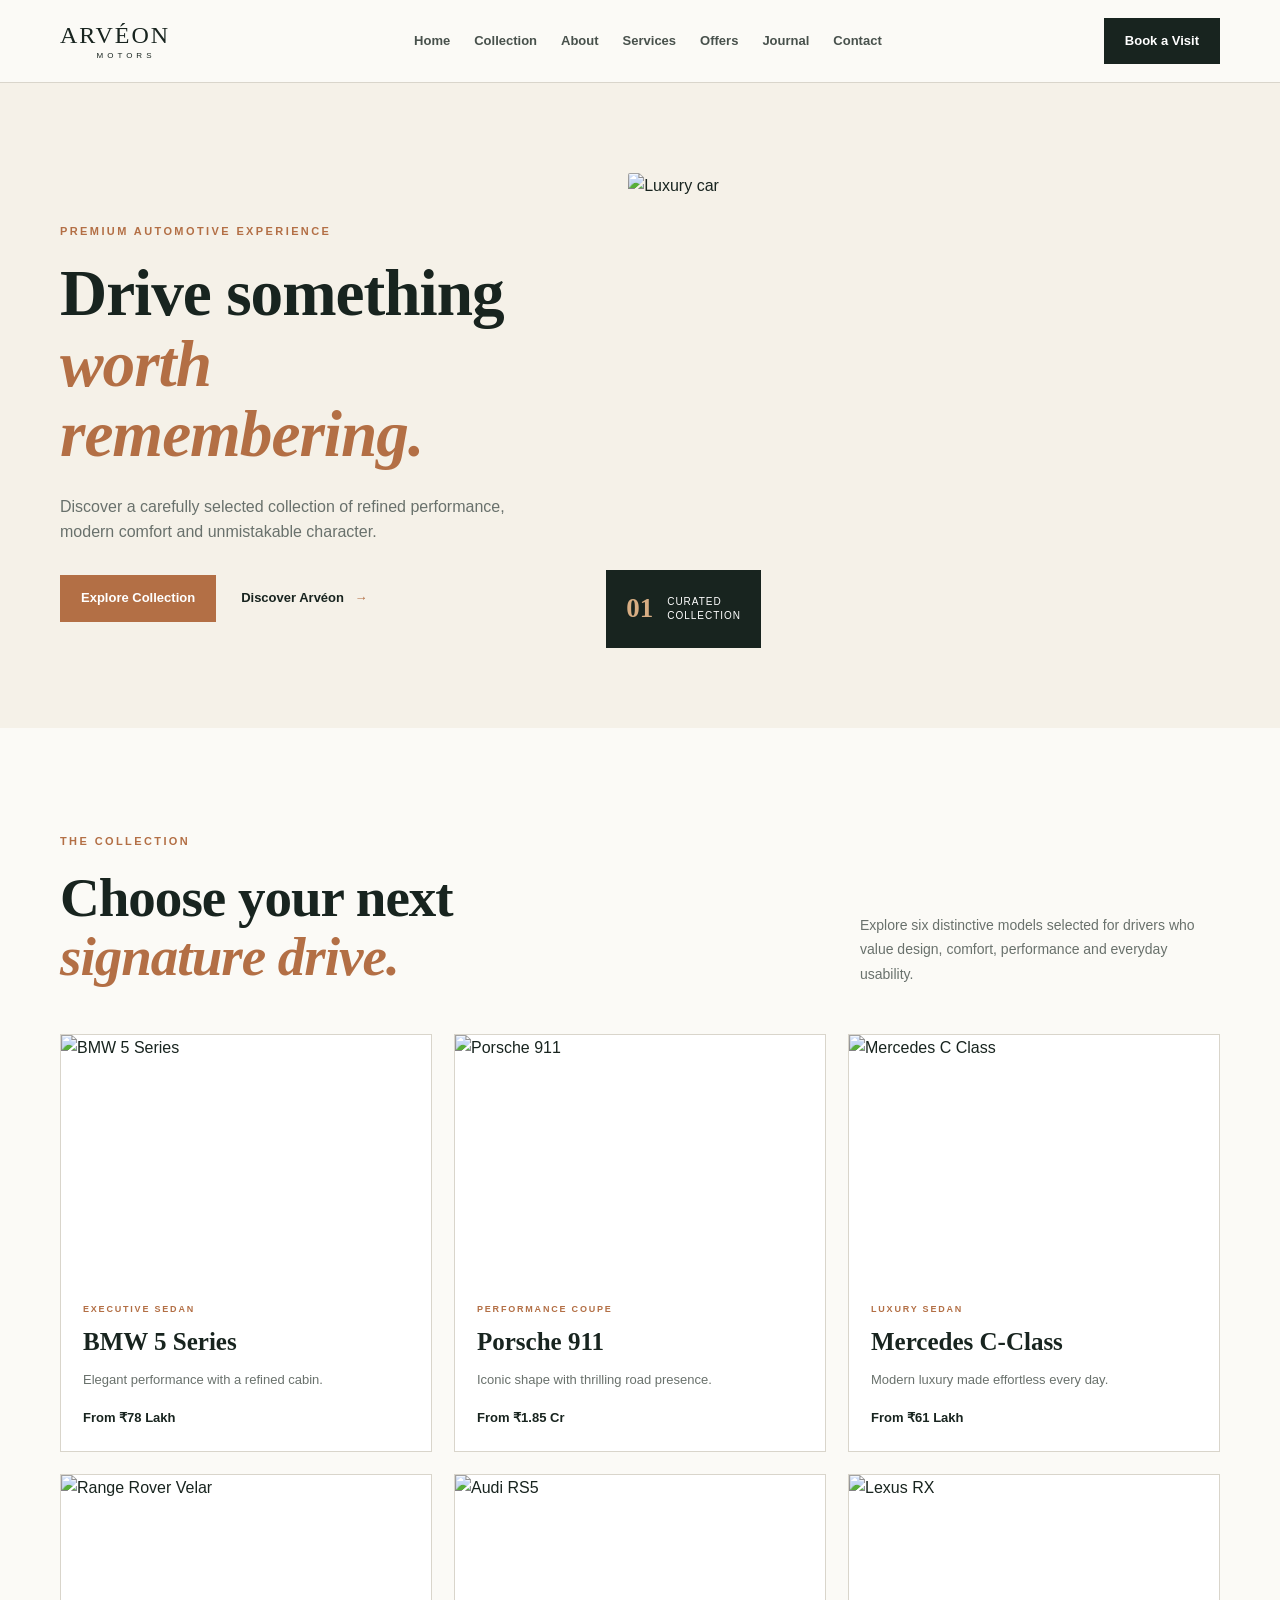
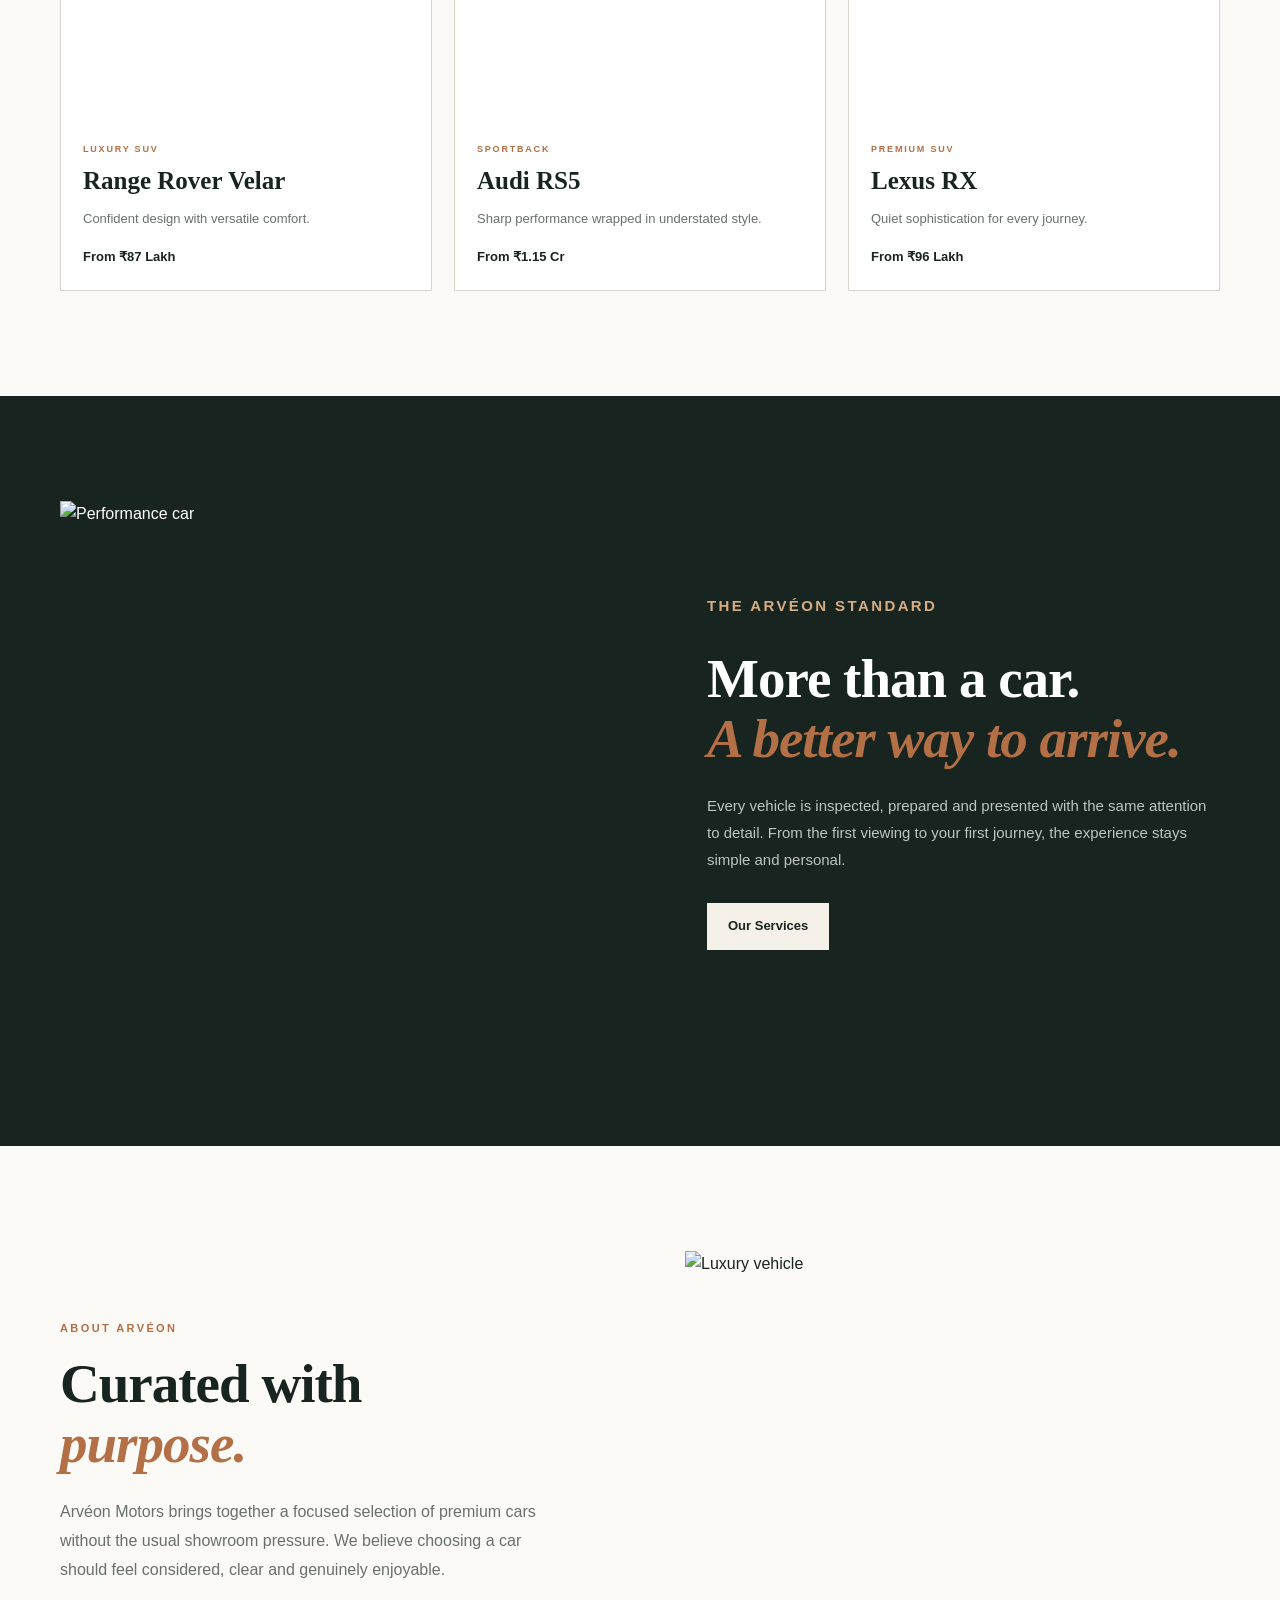
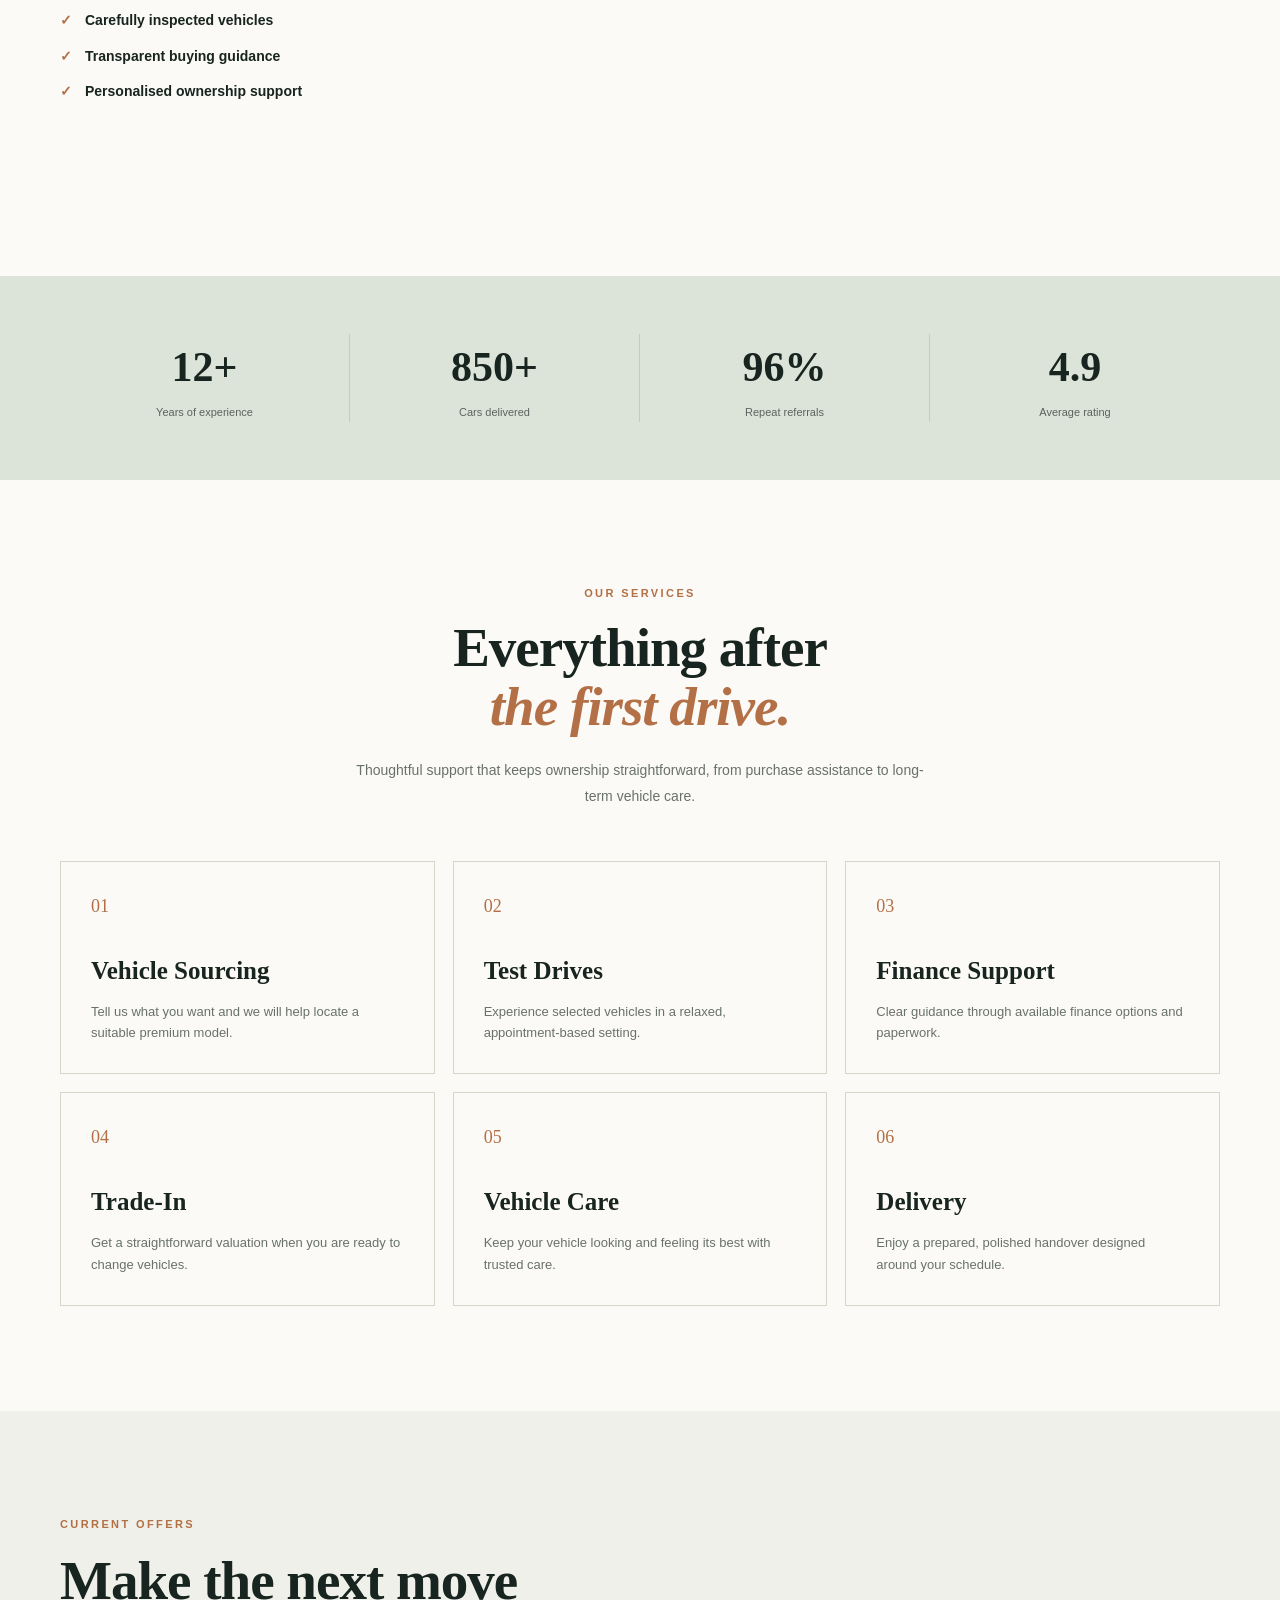
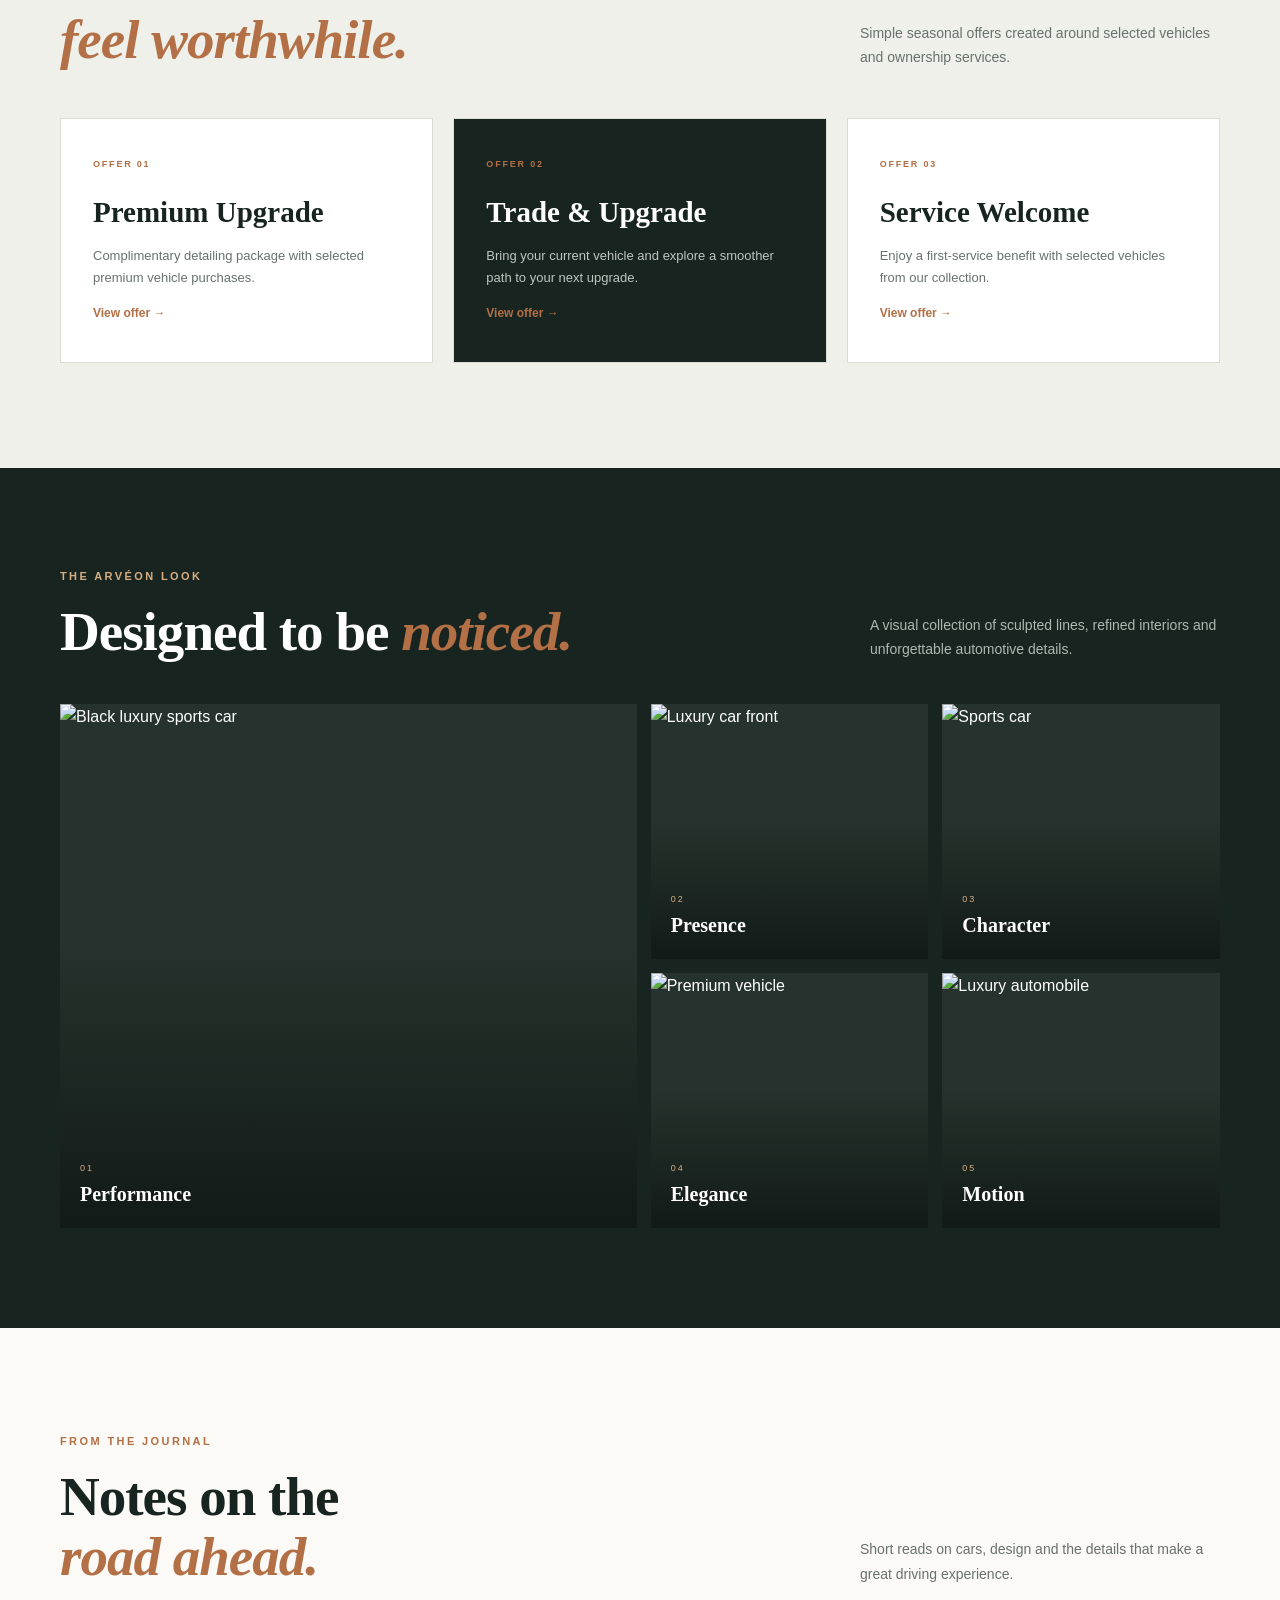
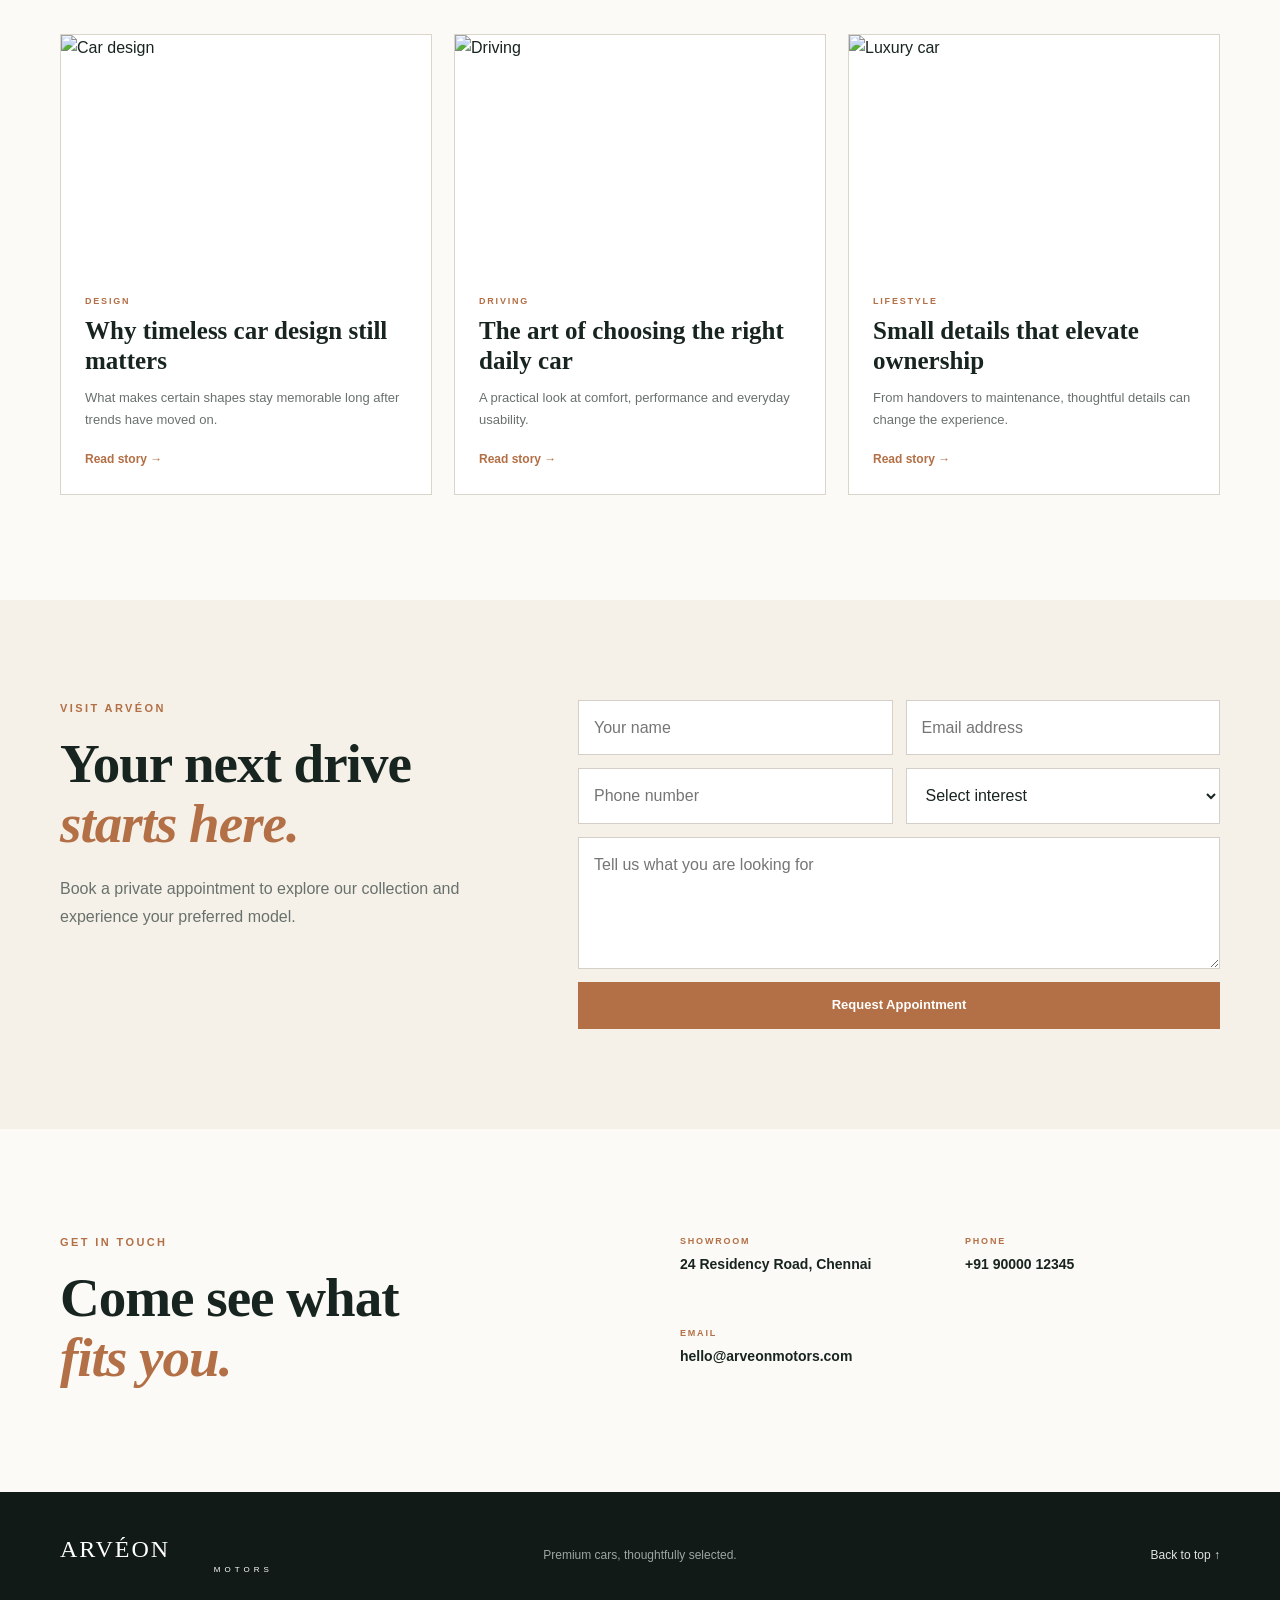
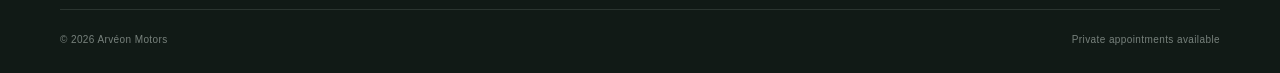
==== commit 69d87a9d: "Update print statement from 'Hello' to 'Goodbye'" ====
--- a/index.html
+++ b/index.html
@@ -112,24 +112,6 @@
     </div>
 
 
-    <div class="container hero-bottom">
-
-        <div>
-            <strong>25+</strong>
-            <span>Premium models</span>
-        </div>
-
-        <div>
-            <strong>12</strong>
-            <span>Years of experience</span>
-        </div>
-
-        <div>
-            <strong>4.9/5</strong>
-            <span>Client rating</span>
-        </div>
-
-    </div>
 
 </section>
 
